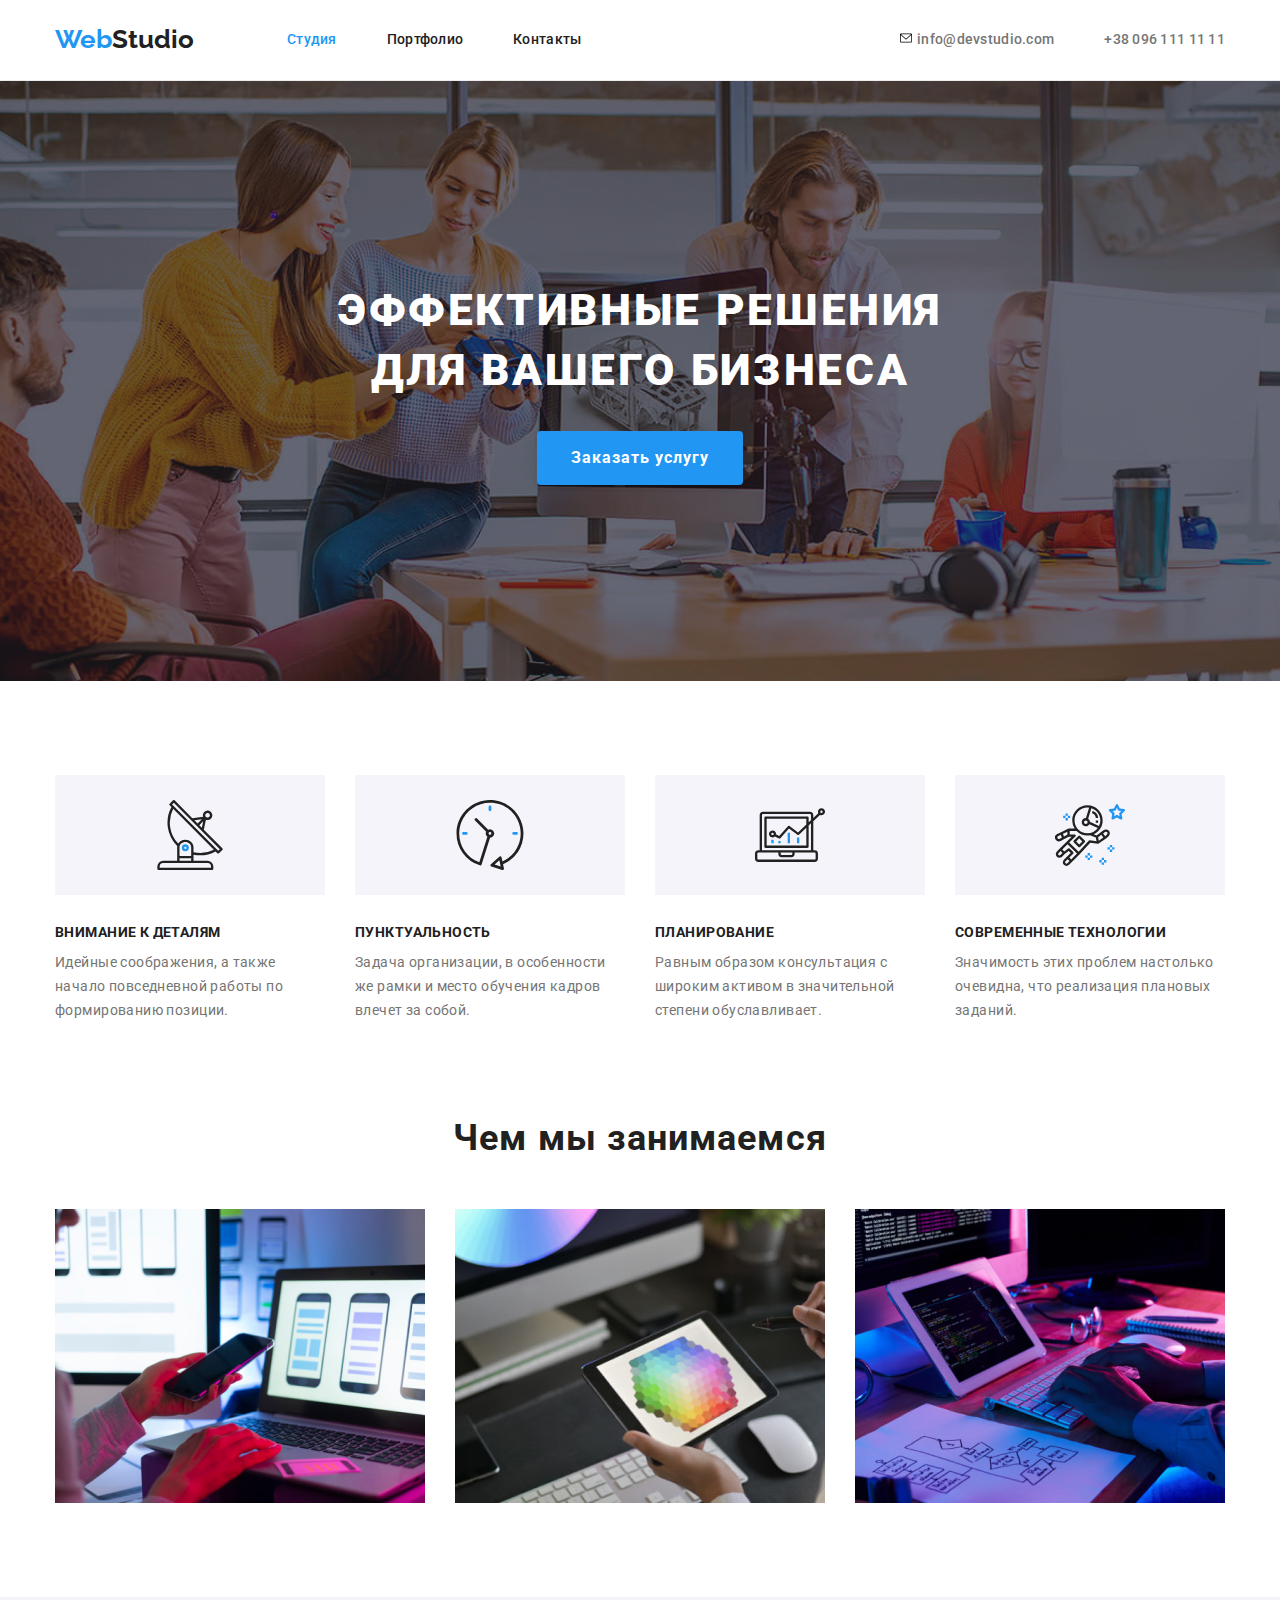
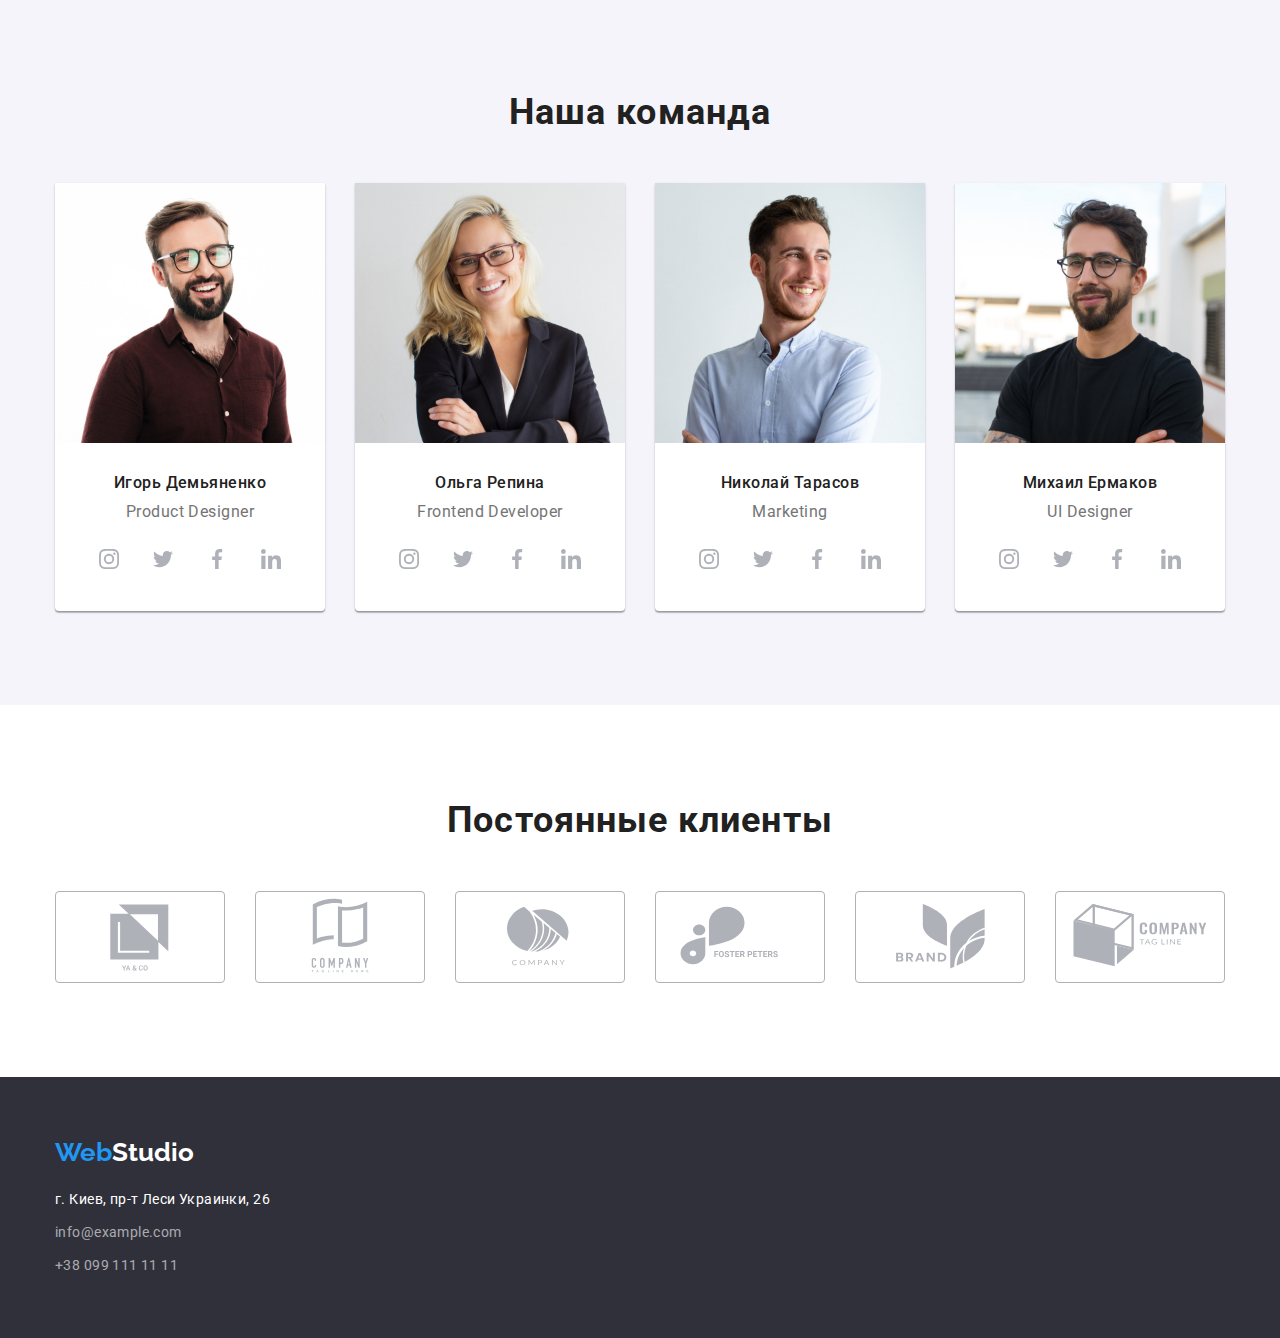
==== index.html @ fec7cafa "add bcg-image and svg to index" ====
<!DOCTYPE html>
<html lang="ru">
<head>
    <meta charset="UTF-8">
    <meta http-equiv="X-UA-Compatible" content="IE=edge">
    <meta name="description" content="Студия разработки">
    <title>Студия</title>
    <link rel="preconnect" href="https://fonts.googleapis.com">
<link rel="preconnect" href="https://fonts.gstatic.com" crossorigin>
<link href="https://fonts.googleapis.com/css2?family=Raleway:wght@700&family=Roboto:wght@400;500;700;900&display=swap" rel="stylesheet">
        
    <link rel="stylesheet" href="https://cdnjs.cloudflare.com/ajax/libs/modern-normalize/1.0.0/modern-normalize.min.css" />

    <link rel="stylesheet" href="./css/styles.css" />
</head>
<body>
<header class="header-main">
    <div class="container header-section">
    <a class="logo link" href="">Web<span class="logo-black">Studio</span></a>
    <nav class="site-nav">
        <ul class="site-nav-list">
            <li class="site-nav-item"><a class="link current" href="./index.html">Студия</a></li>
            <li class="site-nav-item"><a class="link" href="./portfolio.html">Портфолио</a></li>
            <li class="site-nav-item"><a class="link" href="">Контакты</a></li>
        </ul>
    </nav>
    <ul class="header-contacts">
        <li class="header-contacts-item">
            <a class="link" href="mailto:info@devstudio.com">
                <svg class="envelope-icon">
                    <use href="./images/symbol-defs.svg#icon-envelope"></use>
                </svg>
                <span class="email">info@devstudio.com</span>
            </a>
        </li>
        <li class="header-contacts-item">
            <a class="link" href="tel:+380961111111">+38 096 111 11 11</a>
        </li>
    </ul>
    </div>
</header>

   <main>

    <!--Герой-->
        <section class="hero">
                <div class="container">
                    <h1 class="main-index-title">Эффективные решения для вашего бизнеса</h1>
                    <button class="button-secondary" type="button">Заказать услугу</button>
                </div>
        </section>

        <!--Особенности-->
        <section class="features section">
            <div class="container">
            <!--Заголовок нужно сркыть-->
            <h2 class="sec-index-title visually-hidden">Особенности</h2>
            <ul class="features-list">
                <li class="features-item">
                    <div class="features-thumb">
                        <svg class="icon-features">
                            <use href="./images/symbol-defs.svg#icon-antenna-1"></use>
                        </svg>
                    </div>
                    <h3 class="third-index-title">Внимание к деталям</h3>
                    <p class="features-text">Идейные соображения, а также начало повседневной работы по формированию позиции.</p>
                </li>
                <li class="features-item">
                    <div class="features-thumb">
                        <svg class="icon-features">
                            <use href="./images/symbol-defs.svg#icon-clock-1"></use>
                        </svg>
                    </div>
                    <h3 class="third-index-title">Пунктуальность</h3>
                    <p class="features-text">Задача организации, в особенности же рамки и место обучения кадров влечет за собой.</p>
                </li>
                <li class="features-item">
                    <div class="features-thumb">
                        <svg class="icon-features">
                            <use href="./images/symbol-defs.svg#icon-diagram-1"></use>
                        </svg>
                    </div>
                    <h3 class="third-index-title">Планирование</h3>
                    <p class="features-text">Равным образом консультация с широким активом в значительной степени обуславливает.</p>
                </li>
                <li class="features-item">
                    <div class="features-thumb">
                        <svg class="icon-features">
                            <use href="./images/symbol-defs.svg#icon-astronaut-1"></use>
                        </svg>
                    </div>
                    <h3 class="third-index-title">Современные технологии</h3>
                    <p class="features-text">Значимость этих проблем настолько очевидна, что реализация плановых заданий.</p>
                </li>
            </ul>
            </div>
        </section>

        <!--Чем мы занимаемся-->
        <section class="section we-doing">
            <div class="container">
            <h2 class="sec-index-title">Чем мы занимаемся</h2>
            <ul class="we-doing-list">
                <li class="we-doing-item">
                    <a href=""><img src="./images/we-doing-1.jpg" alt="Человек набирает на клавиатуре" width="370" height="294"/></a>
                </li>
                <li class="we-doing-item">
                    <a href=""><img src="./images/we-doing-2.jpg" alt="Человек держит в руках телефон" width="370" height="294"/></a>
                </li>
                <li class="we-doing-item">
                    <a href=""><img src="./images/we-doing-3.jpg" alt="Человек держит в руках планшет" width="370" height="294"/></a>
                </li>
            </ul>
            </div>
        </section>

        <!--Наша команда-->
        <section class="command section">
            <div class="container">
            <h2 class="sec-index-title">Наша команда</h2>
            <ul class="command-list">
                <li class="command-item">
                    <img class="command-img" src="./images/our-command-1.jpg" alt="Мужчина с бородой и в очках" width="270" height="260" />
                    <h3 class="third-index-title">Игорь Демьяненко</h3>
                    <p class="command-text" lang="en">Product Designer</p>
                    <ul class="command-social-list">
                        <li>
                            <a class="command-link" href="">
                                <svg class="command-icon">
                                    <use href="./images/symbol-defs.svg#icon-instagram-2">    
                                    </use>
                                </svg>
                            </a>
                        </li>
                        <li>
                            <a class="command-link" href="">
                                <svg class="command-icon">
                                    <use href="./images/symbol-defs.svg#icon-twitter-1">    
                                    </use>
                                </svg>
                            </a>
                        </li>
                        <li>
                            <a class="command-link" href="">
                                <svg class="command-icon">
                                    <use href="./images/symbol-defs.svg#icon-facebook-1">    
                                    </use>
                                </svg>
                            </a>
                        </li>
                        <li>
                            <a class="command-link" href="">
                                <svg class="command-icon">
                                    <use href="./images/symbol-defs.svg#icon-linkedin-1">    
                                    </use>
                                </svg>
                            </a>
                        </li>
                    </ul>
                </li>
                <li class="command-item">
                    <img class="command-img" src="./images/our-command-2.jpg" alt="Белокурая женщина в очках" width="270" height="260" />
                    <h3 class="third-index-title">Ольга Репина</h3>
                    <p class="command-text" lang="en">Frontend Developer</p>
                    <ul class="command-social-list">
                        <li>
                            <a class="command-link" href="">
                                <svg class="command-icon">
                                    <use href="./images/symbol-defs.svg#icon-instagram-2">    
                                    </use>
                                </svg>
                            </a>
                        </li>
                        <li>
                            <a class="command-link" href="">
                                <svg class="command-icon">
                                    <use href="./images/symbol-defs.svg#icon-twitter-1">    
                                    </use>
                                </svg>
                            </a>
                        </li>
                        <li>
                            <a class="command-link" href="">
                                <svg class="command-icon">
                                    <use href="./images/symbol-defs.svg#icon-facebook-1">    
                                    </use>
                                </svg>
                            </a>
                        </li>
                        <li>
                            <a class="command-link" href="">
                                <svg class="command-icon">
                                    <use href="./images/symbol-defs.svg#icon-linkedin-1">    
                                    </use>
                                </svg>
                            </a>
                        </li>
                    </ul>
                </li>
                <li class="command-item">
                    <img class="command-img" src="./images/our-command-3.jpg" alt="Улыбающийся мужчина в голубой рубашке" width="270" height="260" />
                    <h3 class="third-index-title">Николай Тарасов</h3>
                    <p class="command-text" lang="en">Marketing</p>
                    <ul class="command-social-list">
                        <li>
                            <a class="command-link" href="">
                                <svg class="command-icon">
                                    <use href="./images/symbol-defs.svg#icon-instagram-2">    
                                    </use>
                                </svg>
                            </a>
                        </li>
                        <li>
                            <a class="command-link" href="">
                                <svg class="command-icon">
                                    <use href="./images/symbol-defs.svg#icon-twitter-1">    
                                    </use>
                                </svg>
                            </a>
                        </li>
                        <li>
                            <a class="command-link" href="">
                                <svg class="command-icon">
                                    <use href="./images/symbol-defs.svg#icon-facebook-1">    
                                    </use>
                                </svg>
                            </a>
                        </li>
                        <li>
                            <a class="command-link" href="">
                                <svg class="command-icon">
                                    <use href="./images/symbol-defs.svg#icon-linkedin-1">    
                                    </use>
                                </svg>
                            </a>
                        </li>
                    </ul>
                </li>
                <li class="command-item">
                    <img class="command-img" src="./images/our-command-4.jpg" alt="Мужчина в очках и черной футболке" width="270" height="260" />
                    <h3 class="third-index-title">Михаил Ермаков</h3>
                    <p class="command-text" lang="en">UI Designer</p>
                    <ul class="command-social-list">
                        <li>
                            <a class="command-link" href="">
                                <svg class="command-icon">
                                    <use href="./images/symbol-defs.svg#icon-instagram-2">    
                                    </use>
                                </svg>
                            </a>
                        </li>
                        <li>
                            <a class="command-link" href="">
                                <svg class="command-icon">
                                    <use href="./images/symbol-defs.svg#icon-twitter-1">    
                                    </use>
                                </svg>
                            </a>
                        </li>
                        <li>
                            <a class="command-link" href="">
                                <svg class="command-icon">
                                    <use href="./images/symbol-defs.svg#icon-facebook-1">    
                                    </use>
                                </svg>
                            </a>
                        </li>
                        <li>
                            <a class="command-link" href="">
                                <svg class="command-icon">
                                    <use href="./images/symbol-defs.svg#icon-linkedin-1">    
                                    </use>
                                </svg>
                            </a>
                        </li>
                    </ul>
                </li>
            </ul>
            </div>
        </section>

        <!-- Постоянные клиенты -->
        <section class="clients section">
            <div class="container">
                <h2 class="sec-index-title">Постоянные клиенты</h2>
            <ul class="clients-list">
                <li class="clients-item">
                    <a class="clients-link" href="">
                    <div class="clients-thumb">
                        <svg class="clients-icon">
                            <use href="./images/symbol-defs.svg#icon-client1">    
                            </use>
                        </svg>
                    </div>
                    </a>
                </li>
                <li class="clients-item">
                    <a class="clients-link" href="">
                        <div class="clients-thumb">
                            <svg class="clients-icon">
                                <use href="./images/symbol-defs.svg#icon-client2">    
                                </use>
                            </svg>
                        </div>
                        </a>
                </li>
                <li class="clients-item">
                    <a class="clients-link" href="">
                        <div class="clients-thumb">
                            <svg class="clients-icon">
                                <use href="./images/symbol-defs.svg#icon-client3">    
                                </use>
                            </svg>
                        </div>
                        </a>
                </li>
                <li class="clients-item">
                    <a class="clients-link" href="">
                        <div class="clients-thumb">
                            <svg class="clients-icon">
                                <use href="./images/symbol-defs.svg#icon-client4">    
                                </use>
                            </svg>
                        </div>
                        </a>
                </li>
                <li class="clients-item">
                    <a class="clients-link" href="">
                        <div class="clients-thumb">
                            <svg class="clients-icon">
                                <use href="./images/symbol-defs.svg#icon-client5">    
                                </use>
                            </svg>
                        </div>
                        </a>
                </li>
                <li class="clients-item">
                    <a class="clients-link" href="">
                        <div class="clients-thumb">
                            <svg class="clients-icon">
                                <use href="./images/symbol-defs.svg#icon-client6">    
                                </use>
                            </svg>
                        </div>
                        </a>
                </li>
            </ul>
            </div>
        </section>
   </main>
<footer class="footer">
    <div class="container">
    <a class="logo-footer link" href="">Web<span class="logo-white">Studio</span></a>
    <address class="address">
        <ul>
            <li class="footer-list"><a class="footer-contacts address link" href="https://cutt.ly/TSW9tZU" target="_blank"
                    rel="noreferrer noopener">г. Киев, пр-т Леси Украинки,
                    26</a></li>
            <li class="footer-list"><a class="footer-contacts link" href="mailto:info@example.com">info@example.com</a></li>
            <li class="footer-list"><a class="footer-contacts link" href="tel:+380991111111">+38 099 111 11 11</a></li>
        </ul>
    </address>
    </div>
</footer>
    
</body>
</html>
---- css/styles.css ----
:root {
  --primary-text-color: #757575;
  --secondary-text-color: #212121;
  --third-text-color: #ffffff;
  --footer-text-color: rgba(255, 255, 255, 0.6);
  --accent-color: #2196f3;
  --icon-color: #AFB1B8;
  --primary-bg-color: #ffffff;
  --secondary-bg-color: #f5f4fa;
  --third-bg-color: #2f303a;
  --button-hover-bg-color: #188CE8;
}
body {
  color: var(--primary-text-color);
  background-color: var(--primary-bg-color);

  font-family: roboto, sans-serif;
}
/* Убирает точки у немаркированного списка. Убирает margin и padding по умолчанию для ul */
ul, ol {
  list-style: none;

  margin: 0;
  padding: 0;
}
/* Убирает margin и padding по умолчанию для h1, h2, h3. h4, h5, h6, p */
h1, h2, h3, h4, h5, h6, p {
  margin: 0;
  padding: 0;
}
img {
  display: block;
  max-width: 100%;
  height: auto;
}
/* Убирает подчеркивание у всех ссылок */
.link {
  text-decoration: none;
}
/* Универсальный контейнер для центрирования и ограничения контента по ширине */
.container {
  margin: 0 auto;
  padding: 0 15px;

  width: 1200px;
    }

.section {
    padding: 94px 0;
  }

/* Скрывает на странице ненужные заголовки */
.visually-hidden { 
  position: absolute; 
  width: 1px; 
  height: 1px; 
  margin: -1px; 
  border: 0; 
  padding: 0; 
  white-space: nowrap; 
  clip-path: inset(100%); 
  clip: rect(0 0 0 0); 
  overflow: hidden; 
} 
/* Хедер */
.header-main {
  border-bottom: 1px solid #ECECEC;
}

/* Логотип */
.logo {
  color: var(--accent-color);

  font-family: raleway, sans-serif;
  font-weight: 700;
  font-size: 26px;
  line-height: 1.19;
}
.logo-black {
  color: var(--secondary-text-color);
}

.logo.link {
  display: block;
  padding-top: 24px;
  padding-bottom: 25px;
  margin-right: 93px;
}
/* Навигация */
.site-nav,
.header-contacts {
  font-weight: 500;
  font-size: 14px;
  line-height: 1.14;
  letter-spacing: 0.02em;
}
.site-nav .link {
  display: block;
  padding-top: 32px;
  padding-bottom: 32px;

  color: var(--secondary-text-color);
}
.site-nav .link:hover,
.site-nav .link:focus,
.site-nav .link.current,
.header-contacts .link:hover,
.header-contacts .link:focus {
  color: var(--accent-color);
}
.header-section {
  display: flex;
  align-items: center;
  }
.site-nav-list {
  display: flex;
} 
.site-nav-item:not(:last-child) {
  margin-right: 50px;
}
.header-contacts {
  display: flex;
  margin-left: auto;
} 
.header-contacts-item:not(:last-child) {
  margin-right: 50px;
}

.header-contacts .link {
  color: var(--primary-text-color);

  display: block;
  padding-top: 32px;
  padding-bottom: 32px;
 }
 .envelope-icon {
      width: 16px; 
      height: 12px; 
 }

 .link:hover .envelope-icon,
 .link:focus .envelope-icon {
   fill: var(--accent-color)
 }

/* Главная страница */

/* Герой */
.hero {
  max-width: 1600px;
  height: 600px;
  margin-left: auto;
  margin-right: auto;
  background-image: linear-gradient(rgba(47, 48, 58, 0.4),rgba(47, 48, 58, 0.4)),
                    url(../images/hero.jpg);
  background-repeat: no-repeat;
  background-size: cover;
  background-position: center;
  background-color: #C4C4C4;

  padding: 200px 0;
  text-align: center;
  }

.main-index-title {
  width: 100%;
  max-width: 696px;
  margin: 0 auto 30px;

  color: var(--third-text-color);

  font-weight: 900;
  font-size: 44px;
  line-height: 1.36;
  letter-spacing: 0.06em;
  text-transform: uppercase;
}

.button-main,
.button-secondary {
  cursor: pointer;
  font-family: roboto, sans-serif;
}
.button-secondary {
  color: var(--third-text-color);
  background-color: var(--accent-color);
  border-color: transparent;
  box-shadow: 0px 4px 4px rgba(0, 0, 0, 0.15);

  font-weight: 700;
  font-size: 16px;
  line-height: 1.88;
  letter-spacing: 0.06em;

  min-width: 200px;
  min-height: 50px;
  border-radius: 4px;
  padding: 10px 32px;
}
.button-secondary:hover,
.button-secondary:focus {
  color: var(--secondary-text-color);
  background-color: var(--button-hover-bg-color);
}

/* Заголовки h2 */

.sec-index-title {
  color: var(--secondary-text-color);

  font-weight: 700;
  font-size: 36px;
  line-height: 1.17;
  letter-spacing: 0.03em;

  margin-bottom: 50px;
  text-align: center;
  }

  /* Заголовки h3 */
.third-index-title {
  margin-bottom: 10px;
}

/* Секция Особенности */
.features-list {
  display: flex;
}
.features-item {
  width: 270px;
}
.features-item:not(:last-child) {
  margin-right: 30px;
}

.features .third-index-title {
  color: var(--secondary-text-color);

  font-weight: 700;
  font-size: 14px;
  line-height: 1.14;
  letter-spacing: 0.03em;
  text-transform: uppercase;

}
.features-text {
  color: var(--primary-text-color);

  font-size: 14px;
  line-height: 1.71;
  letter-spacing: 0.03em;
}
.features-thumb {
  display: flex;
  justify-content: center;
  align-items: center;
  width: 270px;
  height: 120px;

  background-color: var(--secondary-bg-color);
  margin-bottom: 30px;
}
.icon-features {
  display: block;
  width: 70px;
  height: 70px;
  vertical-align: center;
  }
/* Секция Чем мы занимаемся */

.we-doing {
  padding-top: 0;
}
.we-doing-list {
  display: flex;
}
.we-doing-item:not(:last-child) {
  margin-right: 30px;
}
/* Секция Наша команда */
.command {
  background-color: var(--secondary-bg-color);
 }
 .command-list {
  display: flex;
 }
 .command-item:not(:last-child) {
  margin-right: 30px;
 }
 .command-item {
  background-color: var(--primary-bg-color);
  box-shadow: 0px 1px 3px rgba(0, 0, 0, 0.12), 0px 1px 1px rgba(0, 0, 0, 0.14), 0px 2px 1px rgba(0, 0, 0, 0.2);
  border-radius: 0px 0px 4px 4px;
   }
.command-img {
    margin-bottom: 30px;
  }
.command .third-index-title {
  color: var(--secondary-text-color);

  font-weight: 500;
  font-size: 16px;
  line-height: 1.19;
  letter-spacing: 0.03em;
  margin-bottom: 10px;
  text-align: center;
}
.command-text {
  color: var(--primary-text-color);

  font-size: 16px;
  line-height: 1.19;
  letter-spacing: 0.03em;
  text-align: center;
}
.command-social-list {
  display: flex;
  justify-content: space-between;
  align-content: center;
  padding: 16px 32px 30px;
}
.command-link {
  display: flex;
  justify-content: center;
  align-items: center;
  background-color: var(--primary-bg-color);
  border-radius: 50%;
  width: 44px;
  height: 44px;
}
.command-icon {
  width: 20px;
  height: 20px;
  fill: var(--icon-color);
}
.command-link:hover {
  background-color: var(--accent-color);
}
.command-link:hover .command-icon {
  fill:var(--primary-bg-color)
}
/* Секция Постоянные клиенты */
.clients-list {
  display: flex;
  justify-content: space-between;
}
.clients-item:not(:last-child) {
  margin-right: 30px;
}
.clients-thumb {
  display: flex;
  justify-content: center;
  align-items: center;

  width: 170px;
  height: 92px;

  border: 1px solid #AFB1B8;
  border-radius: 4px;
}
.clients-icon {
  fill: var(--icon-color);
}
.clients-link:hover .clients-icon,
.clients-link:focus .clients-icon {
  fill: var(--accent-color);
}

/* Страница Портфолио */

/* Секция Наши проекты*/

/* Кнопки */
.filter-list {
  display: flex;
  justify-content: center;
  margin-bottom: 56px;
}
.filter-item:not(:last-child) {
  margin-right: 8px;
}
.button-main {
  color: var(--secondary-text-color);
  background-color: var(--secondary-bg-color);
  border-color: transparent;

  font-weight: 500;
  font-size: 16px;
  line-height: 1.63;
  letter-spacing: 0.03em;

  padding: 6px 22px;
  border-radius: 4px;
}
.button-main:hover,
.button-main:focus {
  color: var(--third-text-color);
  background-color: var(--accent-color);
  box-shadow: 0px 3px 1px rgba(0, 0, 0, 0.1), 0px 1px 2px rgba(0, 0, 0, 0.08), 0px 2px 2px rgba(0, 0, 0, 0.12);
}
/* Список проектов */
.project-list {
  display: flex;
  flex-wrap: wrap;
  flex-basis: calc((100% - 90px) / 3)
}
.project-item:not(:nth-child(3n)) {
  margin-right: 30px;
}
.project-item:not(:nth-last-child(-n+3)) {
  margin-bottom: 30px;
}
.project-item {
  background-color: var(--primary-bg-color);
}
.project-item:hover,
.project-item:focus {
  box-shadow: 0px 1px 1px rgba(0, 0, 0, 0.12), 0px 4px 4px rgba(0, 0, 0, 0.06), 1px 4px 6px rgba(0, 0, 0, 0.16);
}
.project-item-footer {
  border-left: 1px solid #EEEEEE;
  border-right: 1px solid #EEEEEE;
  border-bottom: 1px solid #EEEEEE;
  padding: 20px 24px;
}
.portf-title {
  color: var(--secondary-text-color);

  font-weight: 700;
  font-size: 18px;
  line-height: 2;
  letter-spacing: 0.06em;
  margin-bottom: 4px;
}
.portf-text {
  color: var(--primary-text-color);

  font-size: 16px;
  line-height: 1.88;
  letter-spacing: 0.03em;
  }

/* Футер */
.logo-footer {
  color: var(--accent-color);

  font-family: raleway, sans-serif;
  font-weight: 700;
  font-size: 26px;
  line-height: 1.19; 

  display: block;
  margin-bottom: 20px;
}
.logo-white {
  color: var(--third-text-color);
}
.footer {
  background-color: var(--third-bg-color);
  padding: 60px 0;
}
.footer-contacts.address {
  color: var(--third-text-color);
}
.footer-contacts {
  color: var(--footer-text-color);
}
.footer-list:not(:last-child) {
   margin-bottom: 9px;
}
.footer-contacts:hover,
.footer-contacts:focus {
  color: var(--accent-color);
}

.address {
  font-style: normal;
  font-size: 14px;
  line-height: 1.71;
  letter-spacing: 0.03em;
}
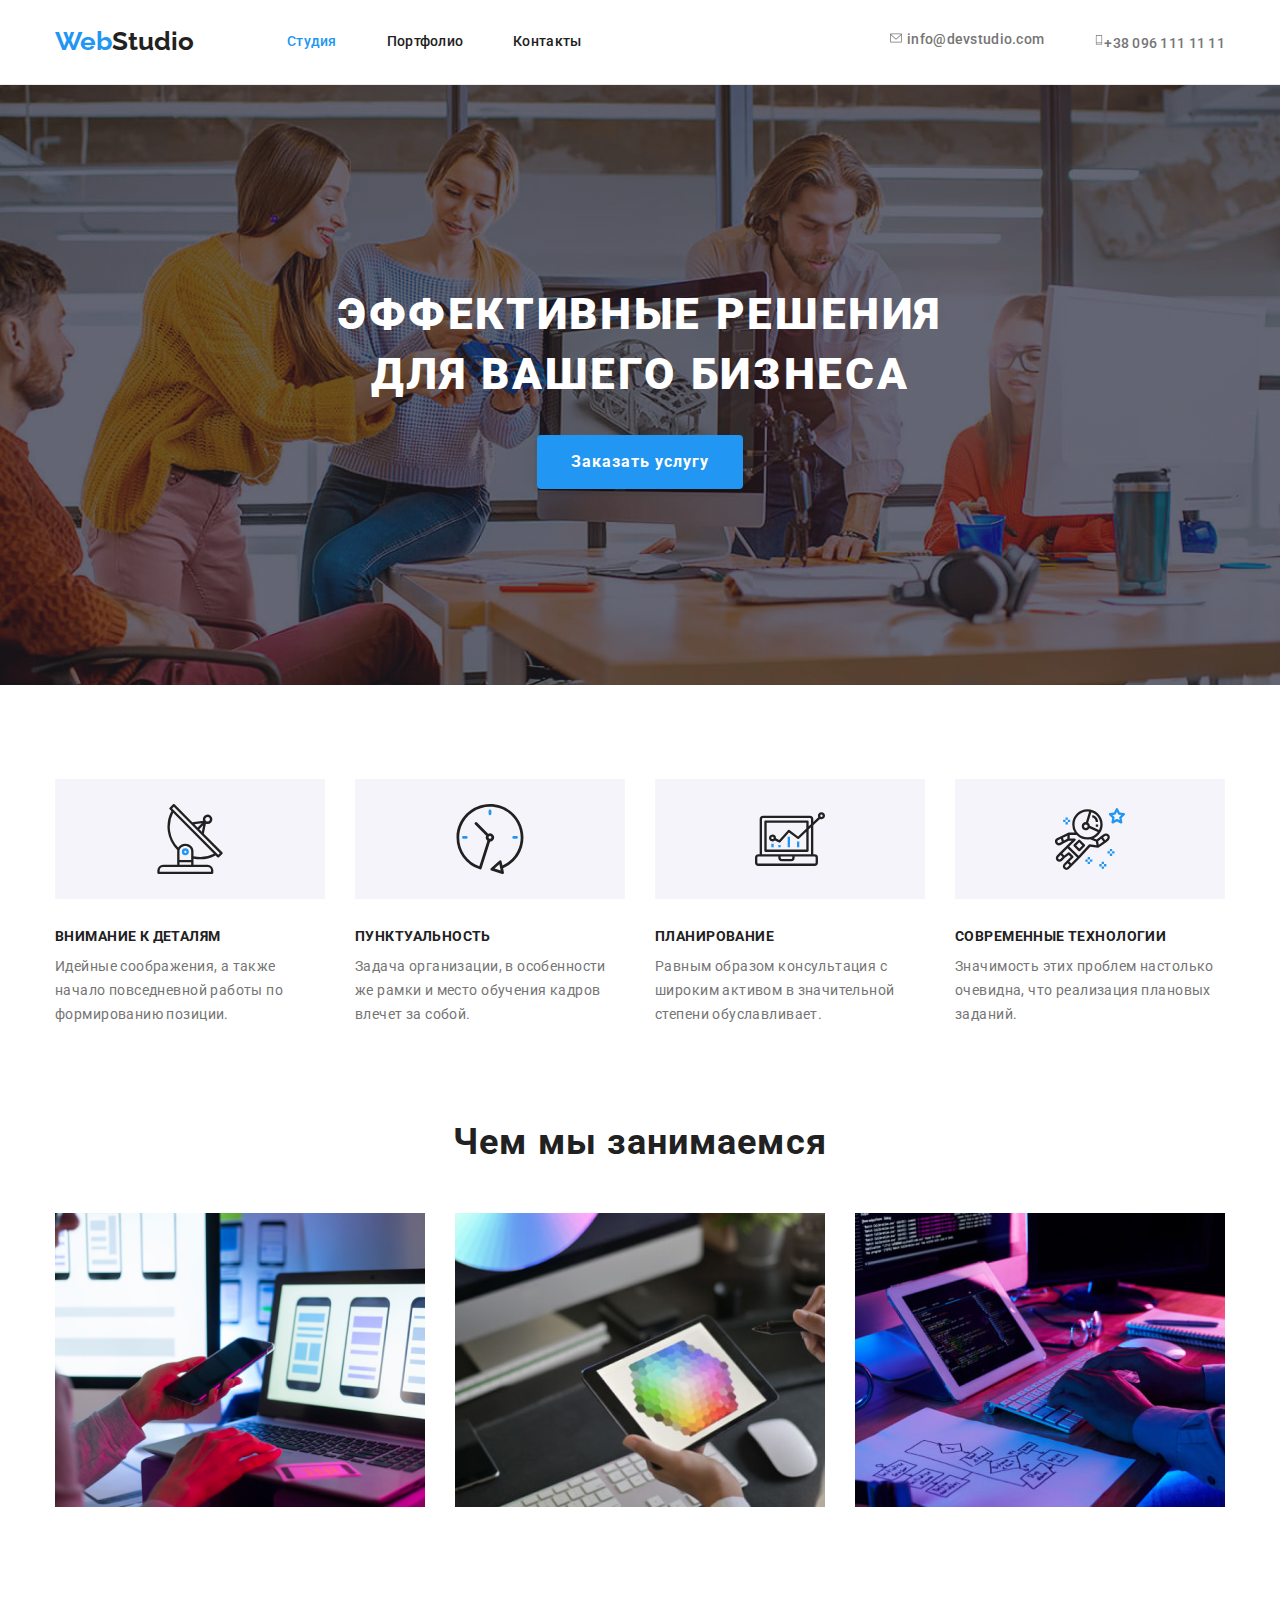
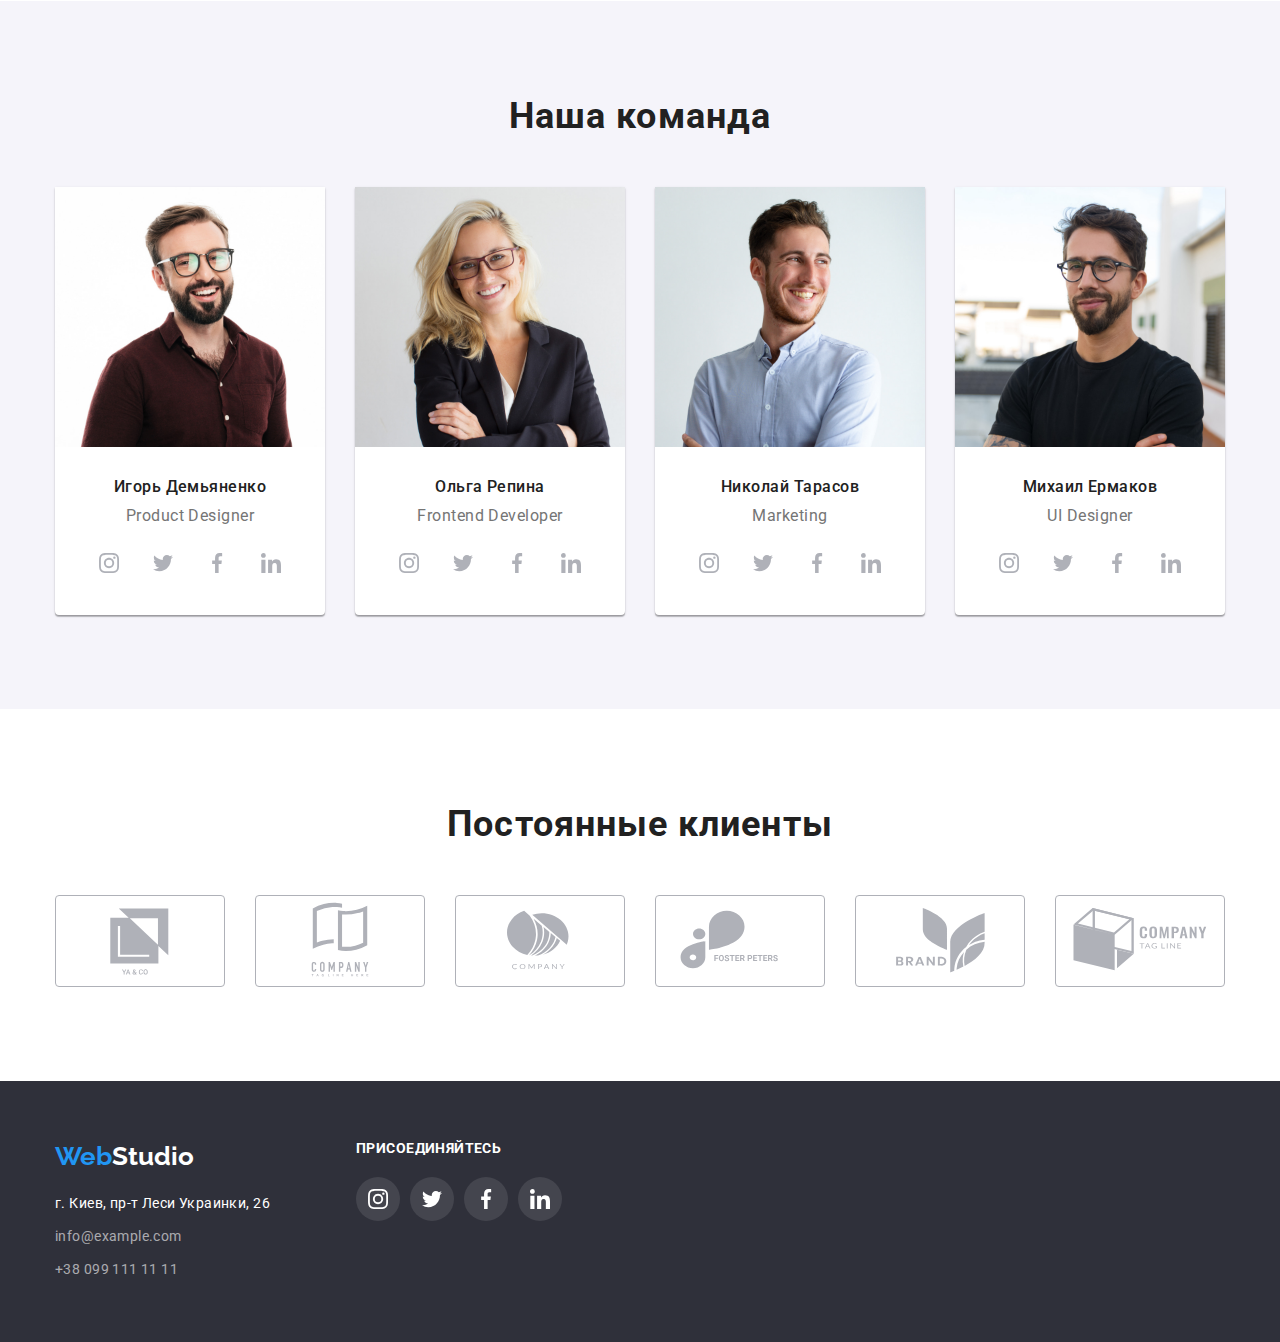
==== commit f554853d: "add footer icons" ====
--- a/index.html
+++ b/index.html
@@ -34,7 +34,10 @@
             </a>
         </li>
         <li class="header-contacts-item">
-            <a class="link" href="tel:+380961111111">+38 096 111 11 11</a>
+            <a class="link" href="tel:+380961111111">
+                <svg class="smartphone-icon">
+                    <use href="./images/symbol-defs.svg#icon-smartphone"></use>
+                </svg>+38 096 111 11 11</a>
         </li>
     </ul>
     </div>
@@ -350,16 +353,55 @@
    </main>
 <footer class="footer">
     <div class="container">
-    <a class="logo-footer link" href="">Web<span class="logo-white">Studio</span></a>
-    <address class="address">
-        <ul>
-            <li class="footer-list"><a class="footer-contacts address link" href="https://cutt.ly/TSW9tZU" target="_blank"
-                    rel="noreferrer noopener">г. Киев, пр-т Леси Украинки,
-                    26</a></li>
-            <li class="footer-list"><a class="footer-contacts link" href="mailto:info@example.com">info@example.com</a></li>
-            <li class="footer-list"><a class="footer-contacts link" href="tel:+380991111111">+38 099 111 11 11</a></li>
-        </ul>
-    </address>
+        <div class="footer-flex">
+            <div class="footer-flex-item">
+                <a class="logo-footer link" href="">Web<span class="logo-white">Studio</span></a>
+            <address class="address">
+                <ul>
+                    <li class="footer-list"><a class="footer-contacts address link" href="https://cutt.ly/TSW9tZU" target="_blank"
+                            rel="noreferrer noopener">г. Киев, пр-т Леси Украинки,
+                            26</a></li>
+                    <li class="footer-list"><a class="footer-contacts link" href="mailto:info@example.com">info@example.com</a></li>
+                    <li class="footer-list"><a class="footer-contacts link" href="tel:+380991111111">+38 099 111 11 11</a></li>
+                </ul>
+            </address> 
+            </div>
+                <div class="footer-flex-item social">
+                    <p class="join-us">присоединяйтесь</p>
+                    <ul class="footer-social">
+                        <li class="footer-social-item">
+                            <a class="footer-social-link" href="">
+                                <svg class="footer-social-icon">
+                                    <use href="./images/symbol-defs.svg#icon-instagram-2"></use>
+                                </svg>
+                            </a>
+                        </li>
+                        <li  class="footer-social-item">
+                            <a class="footer-social-link" href="">
+                                <svg class="footer-social-icon">
+                                    <use href="./images/symbol-defs.svg#icon-twitter-1"></use>
+                                </svg>
+                            </a>
+                        </li>
+                        <li  class="footer-social-item">
+                            <a class="footer-social-link" href="">
+                                <svg class="footer-social-icon">
+                                    <use href="./images/symbol-defs.svg#icon-facebook-1"></use>
+                                </svg>
+                            </a>
+                        </li>
+                        <li  class="footer-social-item">
+                            <a class="footer-social-link" href="">
+                                <svg class="footer-social-icon">
+                                    <use href="./images/symbol-defs.svg#icon-linkedin-1"></use>
+                                </svg>
+                            </a>
+                        </li>
+                    </ul>
+                </div>
+        </div>
+            
+    
     </div>
 </footer>
     
--- a/css/styles.css
+++ b/css/styles.css
@@ -136,10 +136,20 @@
  .envelope-icon {
       width: 16px; 
       height: 12px; 
+      fill: var(--primary-text-color);
  }
 
  .link:hover .envelope-icon,
  .link:focus .envelope-icon {
+   fill: var(--accent-color)
+ }
+ .smartphone-icon {
+   width: 10px;
+   height: 16px;
+   fill: var(--primary-text-color);
+ }
+ .link:hover .smartphone-icon,
+ .link:focus .smartphone-icon {
    fill: var(--accent-color)
  }
 
@@ -333,10 +343,13 @@
   height: 20px;
   fill: var(--icon-color);
 }
-.command-link:hover {
+.command-link:hover,
+.command-link:focus {
   background-color: var(--accent-color);
 }
-.command-link:hover .command-icon {
+.command-link:hover .command-icon,
+.command-link:focus .command-icon
+ {
   fill:var(--primary-bg-color)
 }
 /* Секция Постоянные клиенты */
@@ -465,6 +478,9 @@
 .footer-contacts {
   color: var(--footer-text-color);
 }
+.footer-list {
+  width: 231px;
+}
 .footer-list:not(:last-child) {
    margin-bottom: 9px;
 }
@@ -479,3 +495,46 @@
   line-height: 1.71;
   letter-spacing: 0.03em;
 }
+.join-us {
+  color: var(--third-text-color);
+  font-size: 14px;
+  font-weight: 700;
+  line-height: 1.14;
+  letter-spacing: 0.03em;
+  text-transform: uppercase;
+
+  margin-bottom: 20px;
+}
+.footer-flex {
+  display: flex;
+}
+.footer-flex-item:not(:last-child) {
+  margin-right: 70px;
+}
+.footer-social {
+  display: flex;
+}
+.footer-social-link {
+  display: flex;
+  justify-content: center;
+  align-items: center;
+  background-color: rgba(255, 255, 255, 0.1);
+  border-radius: 50%;
+  width: 44px;
+  height: 44px; 
+}
+.footer-social-link:hover,
+.footer-social-link:focus {
+  background-color: var(--accent-color);
+}
+.footer-social-icon {
+  width: 20px;
+  height: 20px;
+  fill: var(--primary-bg-color);
+}
+.footer-social-item:not(:last-child) {
+  margin-right: 10px;
+}
+/* .footer-flex-item.social {
+  padding: 72px 0 100px;
+} */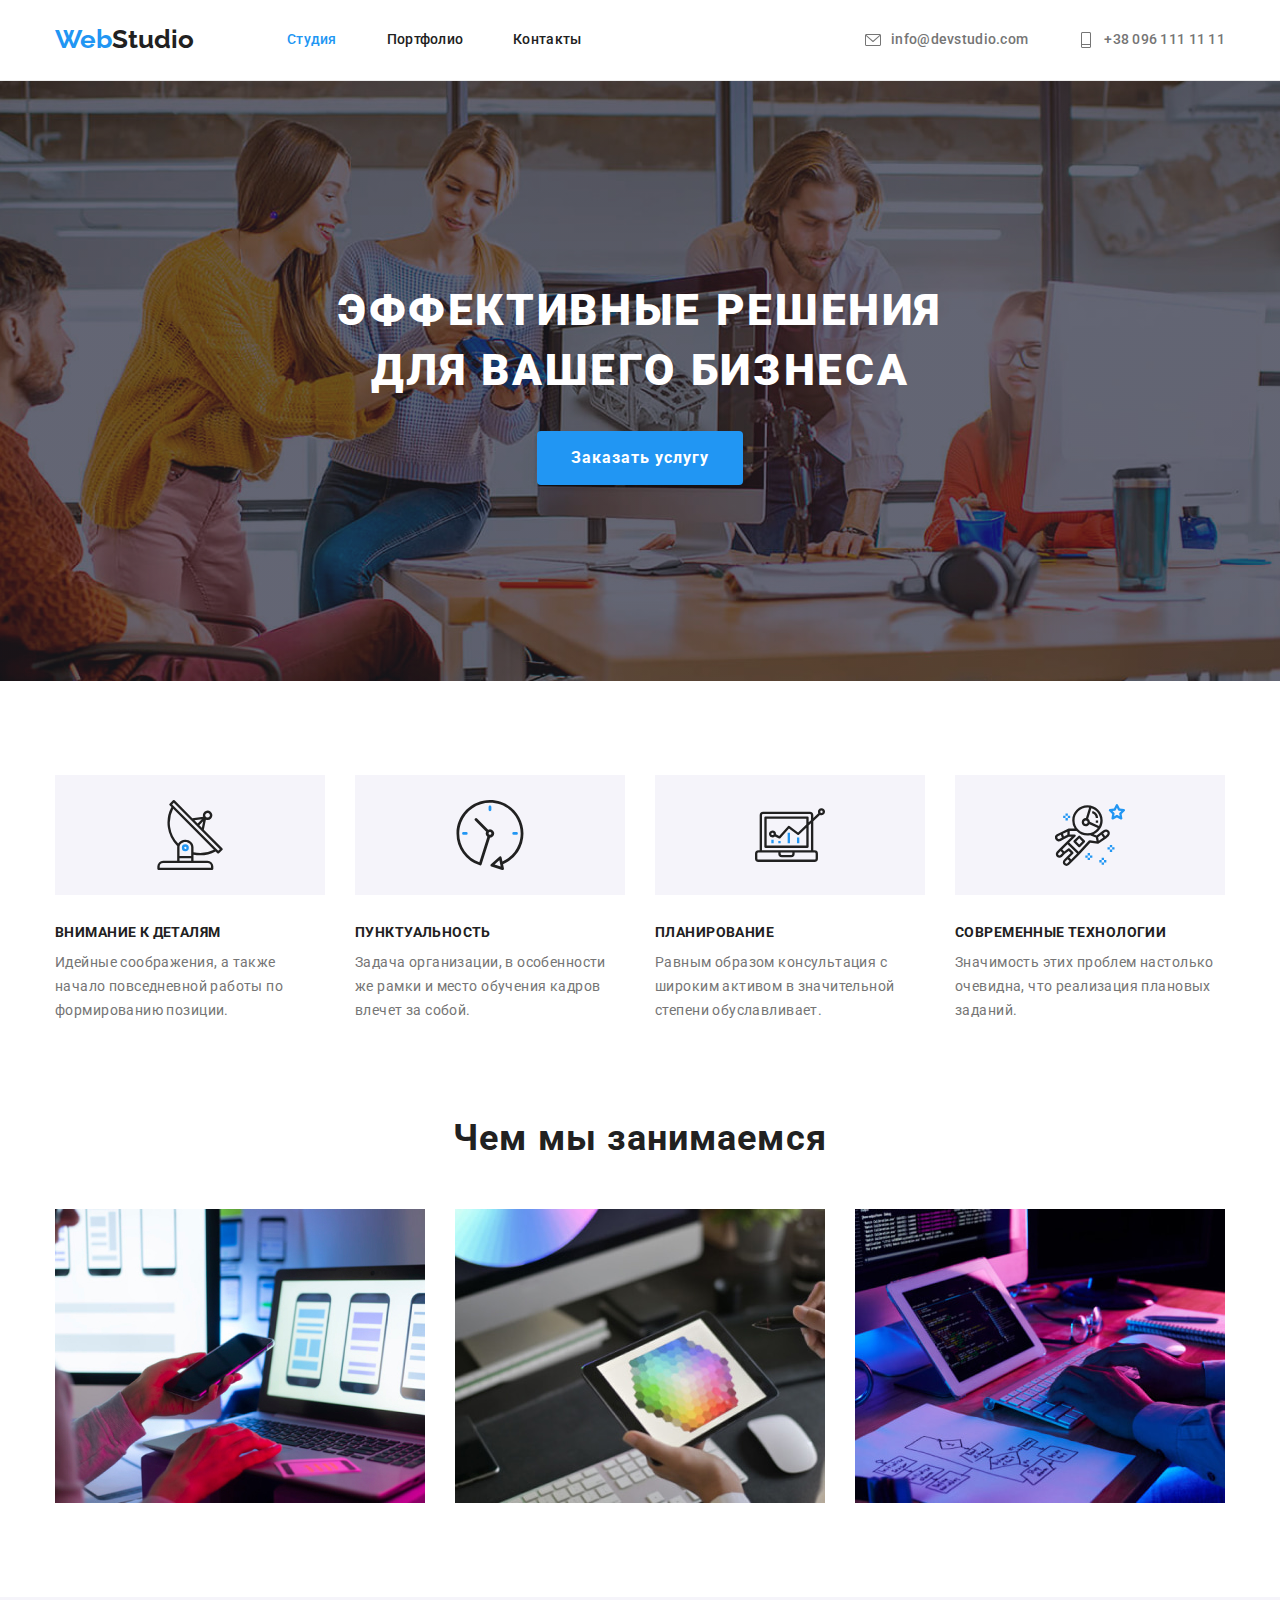
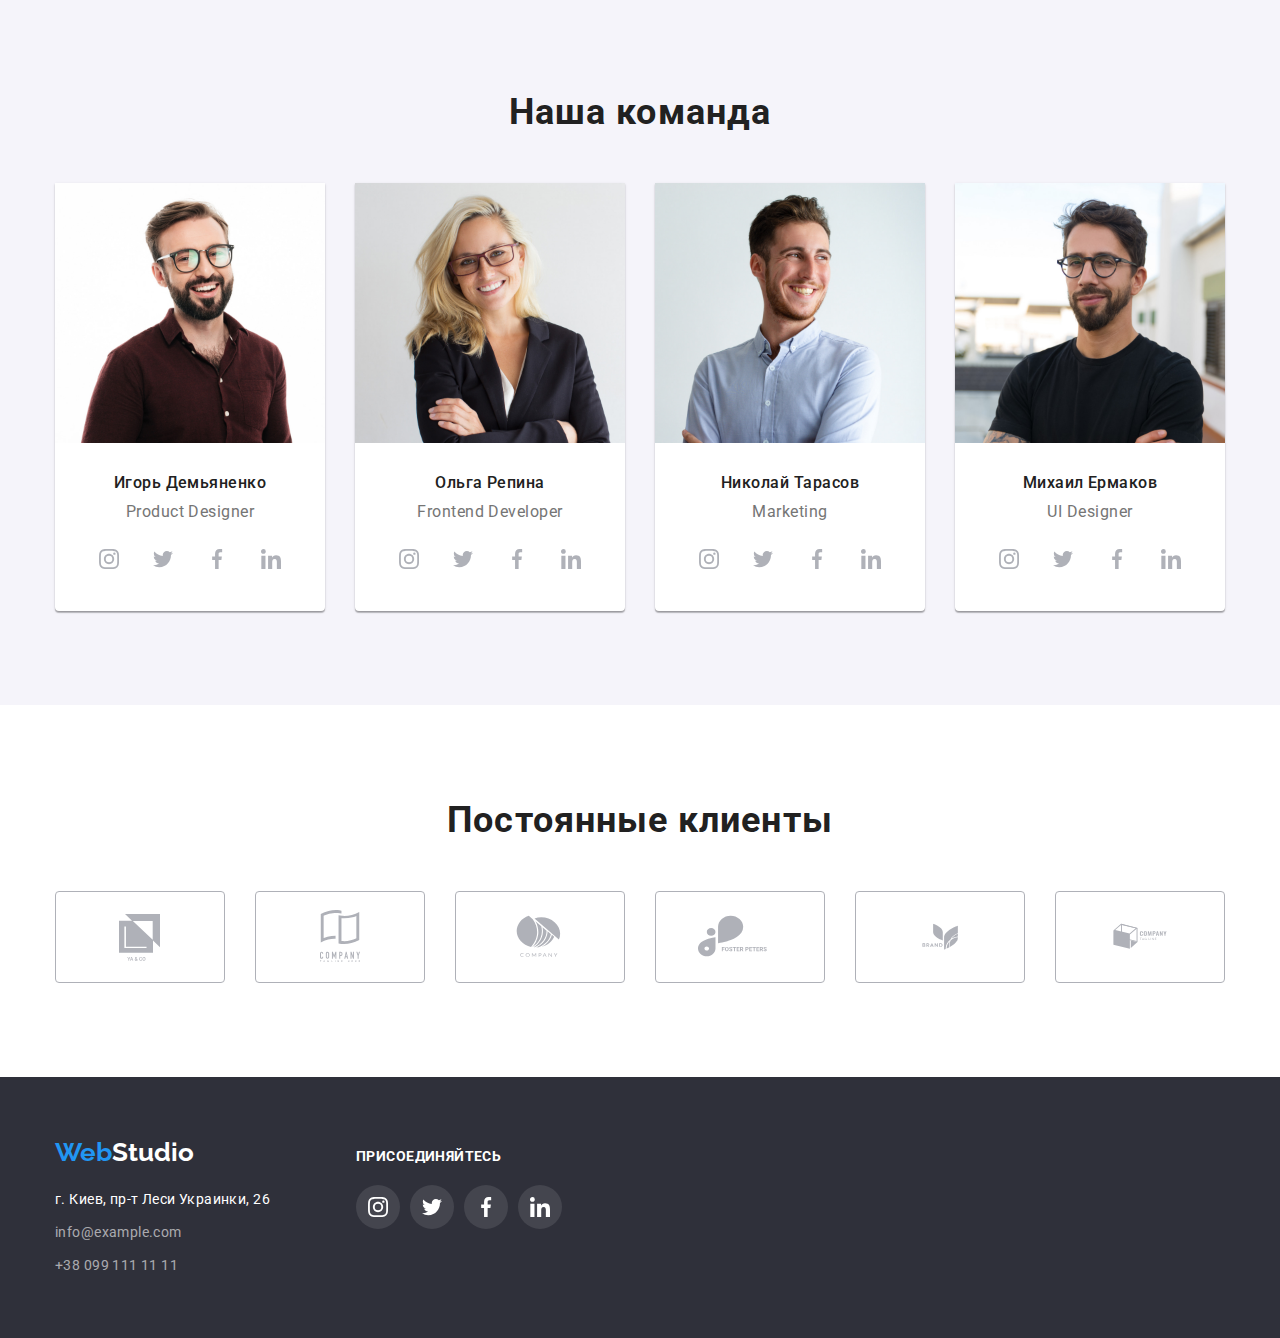
==== commit ffb7b2d2: "add header icons" ====
--- a/index.html
+++ b/index.html
@@ -27,7 +27,7 @@
     <ul class="header-contacts">
         <li class="header-contacts-item">
             <a class="link" href="mailto:info@devstudio.com">
-                <svg class="envelope-icon">
+                <svg class="envelope-icon" width="16px" height="16px">
                     <use href="./images/symbol-defs.svg#icon-envelope"></use>
                 </svg>
                 <span class="email">info@devstudio.com</span>
@@ -35,7 +35,7 @@
         </li>
         <li class="header-contacts-item">
             <a class="link" href="tel:+380961111111">
-                <svg class="smartphone-icon">
+                <svg class="smartphone-icon" width="16px" height="16px">
                     <use href="./images/symbol-defs.svg#icon-smartphone"></use>
                 </svg>+38 096 111 11 11</a>
         </li>
@@ -61,7 +61,7 @@
             <ul class="features-list">
                 <li class="features-item">
                     <div class="features-thumb">
-                        <svg class="icon-features">
+                        <svg class="icon-features" width="70px" height="70px">
                             <use href="./images/symbol-defs.svg#icon-antenna-1"></use>
                         </svg>
                     </div>
@@ -70,7 +70,7 @@
                 </li>
                 <li class="features-item">
                     <div class="features-thumb">
-                        <svg class="icon-features">
+                        <svg class="icon-features" width="70px" height="70px">
                             <use href="./images/symbol-defs.svg#icon-clock-1"></use>
                         </svg>
                     </div>
@@ -79,7 +79,7 @@
                 </li>
                 <li class="features-item">
                     <div class="features-thumb">
-                        <svg class="icon-features">
+                        <svg class="icon-features" width="70px" height="70px">
                             <use href="./images/symbol-defs.svg#icon-diagram-1"></use>
                         </svg>
                     </div>
@@ -88,7 +88,7 @@
                 </li>
                 <li class="features-item">
                     <div class="features-thumb">
-                        <svg class="icon-features">
+                        <svg class="icon-features" width="70px" height="70px">
                             <use href="./images/symbol-defs.svg#icon-astronaut-1"></use>
                         </svg>
                     </div>
@@ -128,32 +128,32 @@
                     <p class="command-text" lang="en">Product Designer</p>
                     <ul class="command-social-list">
                         <li>
-                            <a class="command-link" href="">
-                                <svg class="command-icon">
+                            <a class="command-link" href="" aria-label="Инстаграм">
+                                <svg class="command-icon" width="20px" height="20px">
                                     <use href="./images/symbol-defs.svg#icon-instagram-2">    
                                     </use>
                                 </svg>
-                            </a>
-                        </li>
-                        <li>
-                            <a class="command-link" href="">
-                                <svg class="command-icon">
+                            </a> 
+                        </li>
+                        <li>
+                            <a class="command-link" href="" aria-label="Твиттер">
+                                <svg class="command-icon" width="20px" height="20px">
                                     <use href="./images/symbol-defs.svg#icon-twitter-1">    
                                     </use>
                                 </svg>
                             </a>
                         </li>
                         <li>
-                            <a class="command-link" href="">
-                                <svg class="command-icon">
+                            <a class="command-link" href="" aria-label="Фейсбук">
+                                <svg class="command-icon" width="20px" height="20px">
                                     <use href="./images/symbol-defs.svg#icon-facebook-1">    
                                     </use>
                                 </svg>
                             </a>
                         </li>
                         <li>
-                            <a class="command-link" href="">
-                                <svg class="command-icon">
+                            <a class="command-link" href="" aria-label="Линкедин">
+                                <svg class="command-icon" width="20px" height="20px">
                                     <use href="./images/symbol-defs.svg#icon-linkedin-1">    
                                     </use>
                                 </svg>
@@ -167,32 +167,32 @@
                     <p class="command-text" lang="en">Frontend Developer</p>
                     <ul class="command-social-list">
                         <li>
-                            <a class="command-link" href="">
-                                <svg class="command-icon">
+                            <a class="command-link" href="" aria-label="Инстаграм">
+                                <svg class="command-icon" width="20px" height="20px">
                                     <use href="./images/symbol-defs.svg#icon-instagram-2">    
                                     </use>
                                 </svg>
                             </a>
                         </li>
                         <li>
-                            <a class="command-link" href="">
-                                <svg class="command-icon">
+                            <a class="command-link" href="" aria-label="Твиттер">
+                                <svg class="command-icon" width="20px" height="20px">
                                     <use href="./images/symbol-defs.svg#icon-twitter-1">    
                                     </use>
                                 </svg>
                             </a>
                         </li>
                         <li>
-                            <a class="command-link" href="">
-                                <svg class="command-icon">
+                            <a class="command-link" href="" aria-label="Фейсбук">
+                                <svg class="command-icon" width="20px" height="20px">
                                     <use href="./images/symbol-defs.svg#icon-facebook-1">    
                                     </use>
                                 </svg>
                             </a>
                         </li>
                         <li>
-                            <a class="command-link" href="">
-                                <svg class="command-icon">
+                            <a class="command-link" href="" aria-label="Линкедин">
+                                <svg class="command-icon" width="20px" height="20px">
                                     <use href="./images/symbol-defs.svg#icon-linkedin-1">    
                                     </use>
                                 </svg>
@@ -206,32 +206,32 @@
                     <p class="command-text" lang="en">Marketing</p>
                     <ul class="command-social-list">
                         <li>
-                            <a class="command-link" href="">
-                                <svg class="command-icon">
+                            <a class="command-link" href="" aria-label="Инстаграм">
+                                <svg class="command-icon" width="20px" height="20px">
                                     <use href="./images/symbol-defs.svg#icon-instagram-2">    
                                     </use>
                                 </svg>
                             </a>
                         </li>
                         <li>
-                            <a class="command-link" href="">
-                                <svg class="command-icon">
+                            <a class="command-link" href="" aria-label="Твиттер">
+                                <svg class="command-icon" width="20px" height="20px">
                                     <use href="./images/symbol-defs.svg#icon-twitter-1">    
                                     </use>
                                 </svg>
                             </a>
                         </li>
                         <li>
-                            <a class="command-link" href="">
-                                <svg class="command-icon">
+                            <a class="command-link" href="" aria-label="Фейсбук">
+                                <svg class="command-icon" width="20px" height="20px">
                                     <use href="./images/symbol-defs.svg#icon-facebook-1">    
                                     </use>
                                 </svg>
                             </a>
                         </li>
                         <li>
-                            <a class="command-link" href="">
-                                <svg class="command-icon">
+                            <a class="command-link" href="" aria-label="Линкедин">
+                                <svg class="command-icon" width="20px" height="20px">
                                     <use href="./images/symbol-defs.svg#icon-linkedin-1">    
                                     </use>
                                 </svg>
@@ -245,32 +245,32 @@
                     <p class="command-text" lang="en">UI Designer</p>
                     <ul class="command-social-list">
                         <li>
-                            <a class="command-link" href="">
-                                <svg class="command-icon">
+                            <a class="command-link" href="" aria-label="Инстаграм">
+                                <svg class="command-icon" width="20px" height="20px">
                                     <use href="./images/symbol-defs.svg#icon-instagram-2">    
                                     </use>
-                                </svg>
-                            </a>
-                        </li>
-                        <li>
-                            <a class="command-link" href="">
-                                <svg class="command-icon">
+                                </svg> 
+                            </a>
+                        </li>
+                        <li>
+                            <a class="command-link" href="" aria-label="Твиттер">
+                                <svg class="command-icon" width="20px" height="20px">
                                     <use href="./images/symbol-defs.svg#icon-twitter-1">    
                                     </use>
                                 </svg>
                             </a>
                         </li>
                         <li>
-                            <a class="command-link" href="">
-                                <svg class="command-icon">
+                            <a class="command-link" href="" aria-label="Фейсбук">
+                                <svg class="command-icon" width="20px" height="20px">
                                     <use href="./images/symbol-defs.svg#icon-facebook-1">    
                                     </use>
                                 </svg>
                             </a>
                         </li>
                         <li>
-                            <a class="command-link" href="">
-                                <svg class="command-icon">
+                            <a class="command-link" href="" aria-label="Линкедин">
+                                <svg class="command-icon" width="20px" height="20px">
                                     <use href="./images/symbol-defs.svg#icon-linkedin-1">    
                                     </use>
                                 </svg>
@@ -290,7 +290,7 @@
                 <li class="clients-item">
                     <a class="clients-link" href="">
                     <div class="clients-thumb">
-                        <svg class="clients-icon">
+                        <svg class="clients-icon" width="106px" height="106px">
                             <use href="./images/symbol-defs.svg#icon-client1">    
                             </use>
                         </svg>
@@ -300,7 +300,7 @@
                 <li class="clients-item">
                     <a class="clients-link" href="">
                         <div class="clients-thumb">
-                            <svg class="clients-icon">
+                            <svg class="clients-icon" width="106px" height="106px">
                                 <use href="./images/symbol-defs.svg#icon-client2">    
                                 </use>
                             </svg>
@@ -310,7 +310,7 @@
                 <li class="clients-item">
                     <a class="clients-link" href="">
                         <div class="clients-thumb">
-                            <svg class="clients-icon">
+                            <svg class="clients-icon" width="106px" height="106px">
                                 <use href="./images/symbol-defs.svg#icon-client3">    
                                 </use>
                             </svg>
@@ -320,7 +320,7 @@
                 <li class="clients-item">
                     <a class="clients-link" href="">
                         <div class="clients-thumb">
-                            <svg class="clients-icon">
+                            <svg class="clients-icon" width="106px" height="106px">
                                 <use href="./images/symbol-defs.svg#icon-client4">    
                                 </use>
                             </svg>
@@ -330,7 +330,7 @@
                 <li class="clients-item">
                     <a class="clients-link" href="">
                         <div class="clients-thumb">
-                            <svg class="clients-icon">
+                            <svg class="clients-icon" width="106px" height="60px">
                                 <use href="./images/symbol-defs.svg#icon-client5">    
                                 </use>
                             </svg>
@@ -340,7 +340,7 @@
                 <li class="clients-item">
                     <a class="clients-link" href="">
                         <div class="clients-thumb">
-                            <svg class="clients-icon">
+                            <svg class="clients-icon" width="106px" height="60px">
                                 <use href="./images/symbol-defs.svg#icon-client6">    
                                 </use>
                             </svg>
@@ -366,33 +366,33 @@
                 </ul>
             </address> 
             </div>
-                <div class="footer-flex-item social">
+                <div class="footer-flex-item">
                     <p class="join-us">присоединяйтесь</p>
                     <ul class="footer-social">
                         <li class="footer-social-item">
-                            <a class="footer-social-link" href="">
-                                <svg class="footer-social-icon">
+                            <a class="footer-social-link" href="" aria-label="Инстаграм">
+                                <svg class="footer-social-icon" width="20px" height="20px">
                                     <use href="./images/symbol-defs.svg#icon-instagram-2"></use>
                                 </svg>
                             </a>
                         </li>
                         <li  class="footer-social-item">
-                            <a class="footer-social-link" href="">
-                                <svg class="footer-social-icon">
+                            <a class="footer-social-link" href="" aria-label="Твиттер">
+                                <svg class="footer-social-icon" width="20px" height="20px">
                                     <use href="./images/symbol-defs.svg#icon-twitter-1"></use>
                                 </svg>
                             </a>
                         </li>
                         <li  class="footer-social-item">
-                            <a class="footer-social-link" href="">
-                                <svg class="footer-social-icon">
+                            <a class="footer-social-link" href="" aria-label="Фейсбук">
+                                <svg class="footer-social-icon" width="20px" height="20px">
                                     <use href="./images/symbol-defs.svg#icon-facebook-1"></use>
                                 </svg>
                             </a>
                         </li>
                         <li  class="footer-social-item">
-                            <a class="footer-social-link" href="">
-                                <svg class="footer-social-icon">
+                            <a class="footer-social-link" href="" aria-label="Линкедин">
+                                <svg class="footer-social-icon" width="20px" height="20px">
                                     <use href="./images/symbol-defs.svg#icon-linkedin-1"></use>
                                 </svg>
                             </a>
--- a/css/styles.css
+++ b/css/styles.css
@@ -134,19 +134,20 @@
   padding-bottom: 32px;
  }
  .envelope-icon {
-      width: 16px; 
-      height: 12px; 
-      fill: var(--primary-text-color);
- }
-
+    fill: var(--primary-text-color);
+    margin-right: 10px;
+ }
  .link:hover .envelope-icon,
  .link:focus .envelope-icon {
    fill: var(--accent-color)
  }
+ .header-contacts-item .link {
+   display: flex;
+   align-items: center;
+    }
  .smartphone-icon {
-   width: 10px;
-   height: 16px;
    fill: var(--primary-text-color);
+   margin-right: 10px;
  }
  .link:hover .smartphone-icon,
  .link:focus .smartphone-icon {
@@ -270,12 +271,7 @@
   background-color: var(--secondary-bg-color);
   margin-bottom: 30px;
 }
-.icon-features {
-  display: block;
-  width: 70px;
-  height: 70px;
-  vertical-align: center;
-  }
+
 /* Секция Чем мы занимаемся */
 
 .we-doing {
@@ -339,9 +335,7 @@
   height: 44px;
 }
 .command-icon {
-  width: 20px;
-  height: 20px;
-  fill: var(--icon-color);
+    fill: var(--icon-color);
 }
 .command-link:hover,
 .command-link:focus {
@@ -507,6 +501,7 @@
 }
 .footer-flex {
   display: flex;
+  align-items: baseline;
 }
 .footer-flex-item:not(:last-child) {
   margin-right: 70px;
@@ -528,13 +523,8 @@
   background-color: var(--accent-color);
 }
 .footer-social-icon {
-  width: 20px;
-  height: 20px;
   fill: var(--primary-bg-color);
 }
 .footer-social-item:not(:last-child) {
   margin-right: 10px;
-}
-/* .footer-flex-item.social {
-  padding: 72px 0 100px;
-} */+}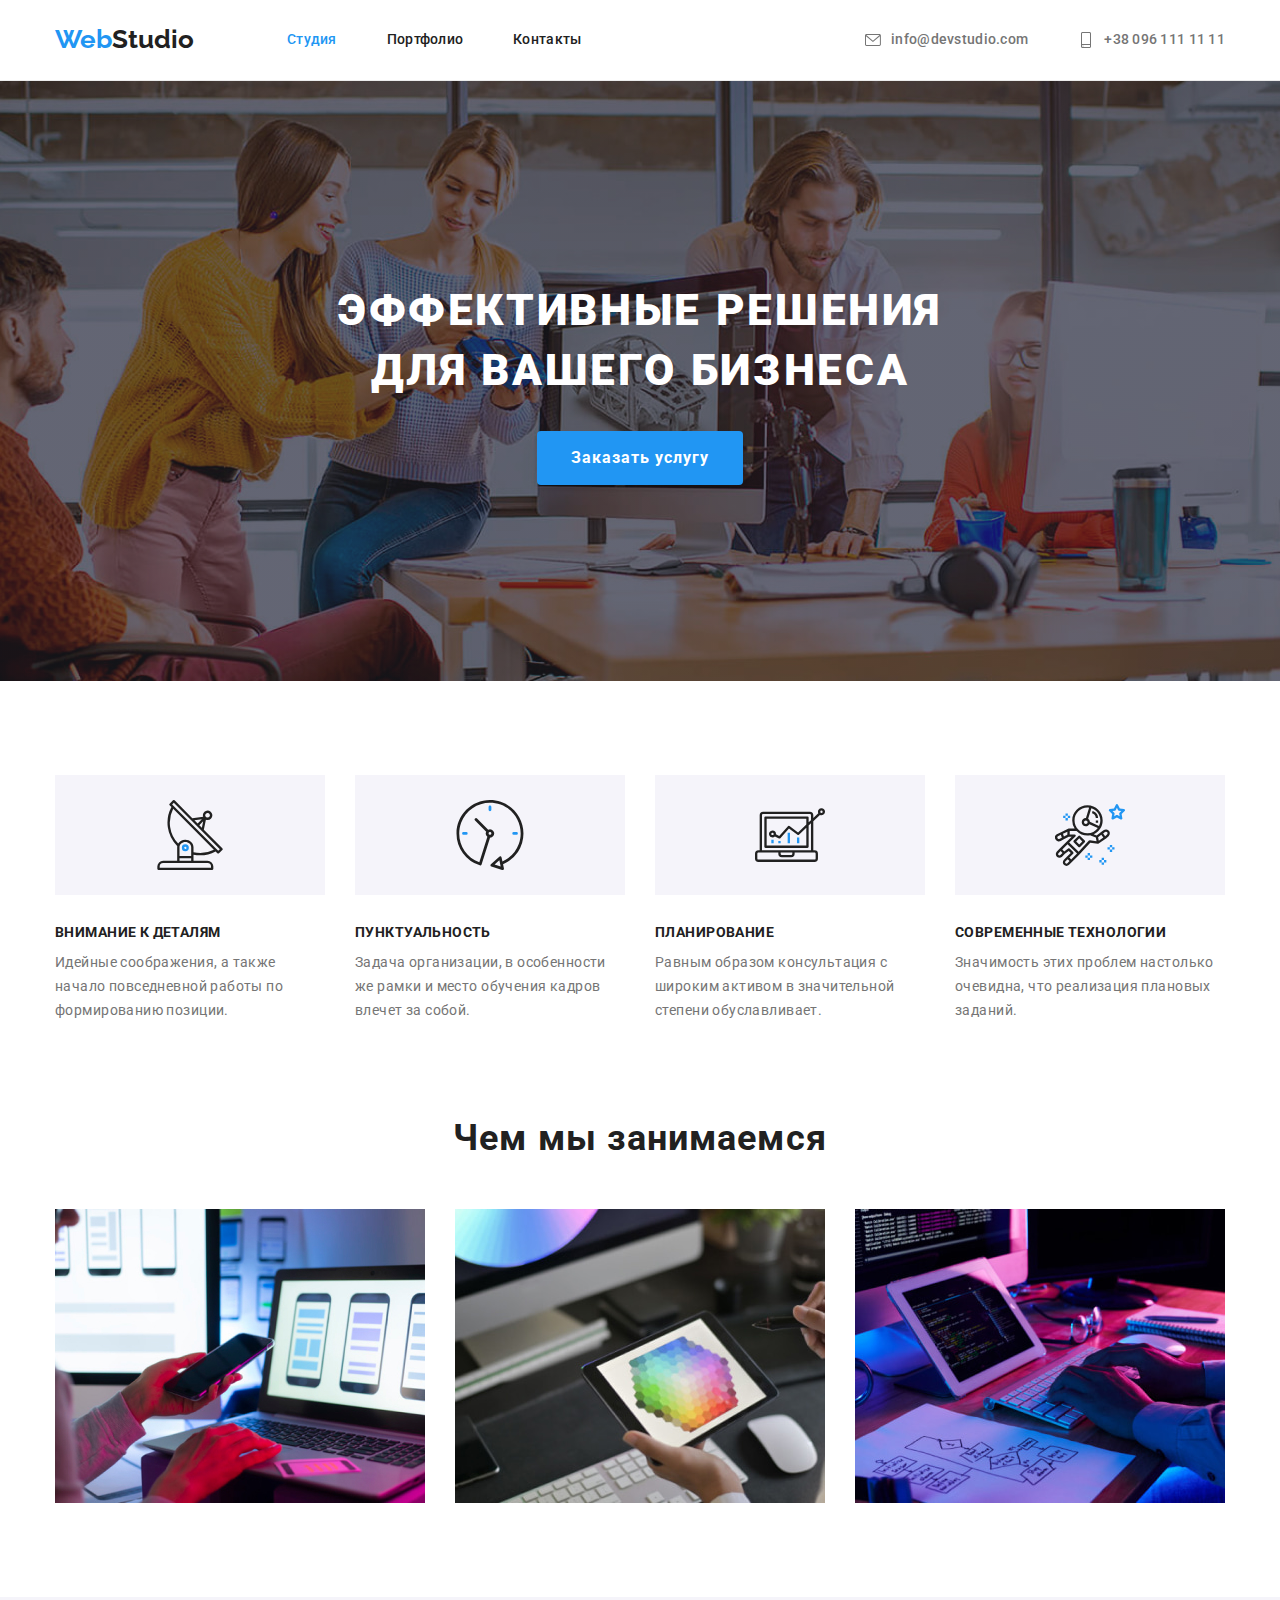
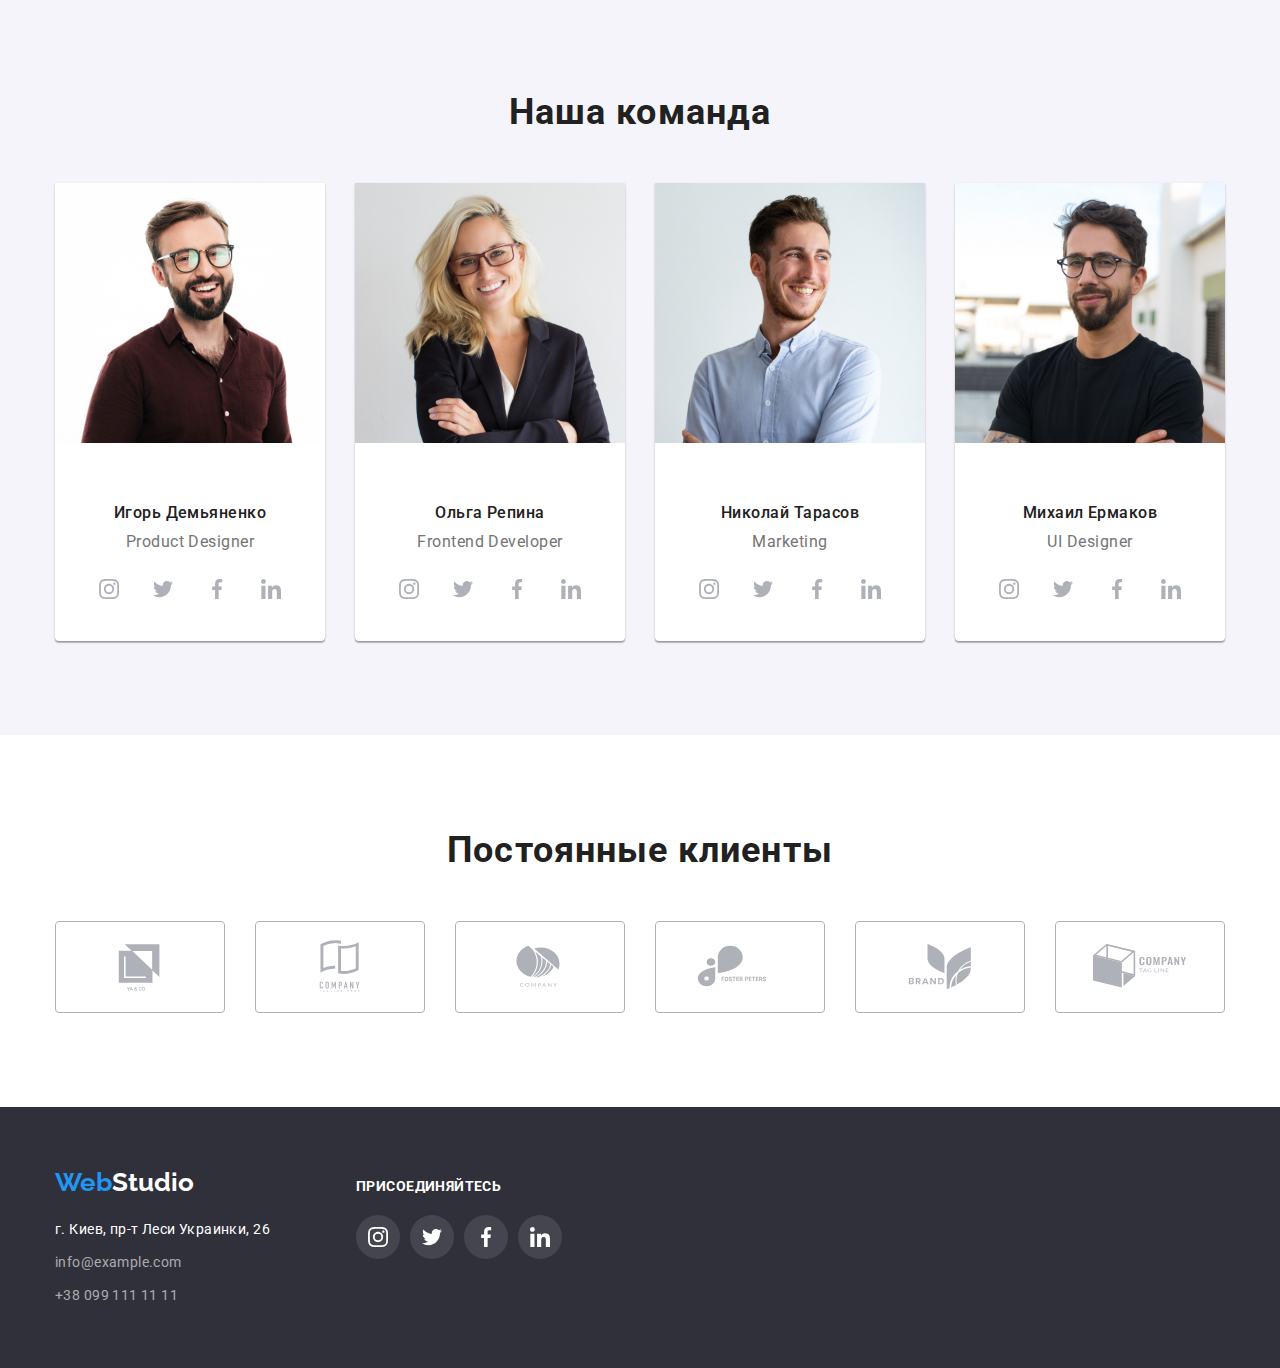
==== commit f827b730: "corrected comments from the mentor" ====
--- a/index.html
+++ b/index.html
@@ -27,17 +27,19 @@
     <ul class="header-contacts">
         <li class="header-contacts-item">
             <a class="link" href="mailto:info@devstudio.com">
-                <svg class="envelope-icon" width="16px" height="16px">
+                <svg class="header-contacts-icon" width="16px" height="16px">
                     <use href="./images/symbol-defs.svg#icon-envelope"></use>
                 </svg>
-                <span class="email">info@devstudio.com</span>
+                info@devstudio.com
             </a>
         </li>
         <li class="header-contacts-item">
             <a class="link" href="tel:+380961111111">
-                <svg class="smartphone-icon" width="16px" height="16px">
+                <svg class="header-contacts-icon" width="16px" height="16px">
                     <use href="./images/symbol-defs.svg#icon-smartphone"></use>
-                </svg>+38 096 111 11 11</a>
+                </svg>
+                +38 096 111 11 11
+            </a>
         </li>
     </ul>
     </div>
@@ -62,7 +64,7 @@
                 <li class="features-item">
                     <div class="features-thumb">
                         <svg class="icon-features" width="70px" height="70px">
-                            <use href="./images/symbol-defs.svg#icon-antenna-1"></use>
+                            <use href="./images/symbol-defs.svg#icon-antenna"></use>
                         </svg>
                     </div>
                     <h3 class="third-index-title">Внимание к деталям</h3>
@@ -71,7 +73,7 @@
                 <li class="features-item">
                     <div class="features-thumb">
                         <svg class="icon-features" width="70px" height="70px">
-                            <use href="./images/symbol-defs.svg#icon-clock-1"></use>
+                            <use href="./images/symbol-defs.svg#icon-clock"></use>
                         </svg>
                     </div>
                     <h3 class="third-index-title">Пунктуальность</h3>
@@ -80,7 +82,7 @@
                 <li class="features-item">
                     <div class="features-thumb">
                         <svg class="icon-features" width="70px" height="70px">
-                            <use href="./images/symbol-defs.svg#icon-diagram-1"></use>
+                            <use href="./images/symbol-defs.svg#icon-diagram"></use>
                         </svg>
                     </div>
                     <h3 class="third-index-title">Планирование</h3>
@@ -89,7 +91,7 @@
                 <li class="features-item">
                     <div class="features-thumb">
                         <svg class="icon-features" width="70px" height="70px">
-                            <use href="./images/symbol-defs.svg#icon-astronaut-1"></use>
+                            <use href="./images/symbol-defs.svg#icon-astronaut"></use>
                         </svg>
                     </div>
                     <h3 class="third-index-title">Современные технологии</h3>
@@ -124,13 +126,14 @@
             <ul class="command-list">
                 <li class="command-item">
                     <img class="command-img" src="./images/our-command-1.jpg" alt="Мужчина с бородой и в очках" width="270" height="260" />
+                    <div class="command-list-thumb">
                     <h3 class="third-index-title">Игорь Демьяненко</h3>
                     <p class="command-text" lang="en">Product Designer</p>
                     <ul class="command-social-list">
                         <li>
                             <a class="command-link" href="" aria-label="Инстаграм">
                                 <svg class="command-icon" width="20px" height="20px">
-                                    <use href="./images/symbol-defs.svg#icon-instagram-2">    
+                                    <use href="./images/symbol-defs.svg#icon-instagram">    
                                     </use>
                                 </svg>
                             </a> 
@@ -138,7 +141,7 @@
                         <li>
                             <a class="command-link" href="" aria-label="Твиттер">
                                 <svg class="command-icon" width="20px" height="20px">
-                                    <use href="./images/symbol-defs.svg#icon-twitter-1">    
+                                    <use href="./images/symbol-defs.svg#icon-twitter">    
                                     </use>
                                 </svg>
                             </a>
@@ -146,7 +149,7 @@
                         <li>
                             <a class="command-link" href="" aria-label="Фейсбук">
                                 <svg class="command-icon" width="20px" height="20px">
-                                    <use href="./images/symbol-defs.svg#icon-facebook-1">    
+                                    <use href="./images/symbol-defs.svg#icon-facebook">    
                                     </use>
                                 </svg>
                             </a>
@@ -154,22 +157,24 @@
                         <li>
                             <a class="command-link" href="" aria-label="Линкедин">
                                 <svg class="command-icon" width="20px" height="20px">
-                                    <use href="./images/symbol-defs.svg#icon-linkedin-1">    
+                                    <use href="./images/symbol-defs.svg#icon-linkedin">    
                                     </use>
                                 </svg>
                             </a>
                         </li>
                     </ul>
+                    </div>
                 </li>
                 <li class="command-item">
                     <img class="command-img" src="./images/our-command-2.jpg" alt="Белокурая женщина в очках" width="270" height="260" />
-                    <h3 class="third-index-title">Ольга Репина</h3>
+                    <div class="command-list-thumb">
+                        <h3 class="third-index-title">Ольга Репина</h3>
                     <p class="command-text" lang="en">Frontend Developer</p>
                     <ul class="command-social-list">
                         <li>
                             <a class="command-link" href="" aria-label="Инстаграм">
                                 <svg class="command-icon" width="20px" height="20px">
-                                    <use href="./images/symbol-defs.svg#icon-instagram-2">    
+                                    <use href="./images/symbol-defs.svg#icon-instagram">    
                                     </use>
                                 </svg>
                             </a>
@@ -177,7 +182,7 @@
                         <li>
                             <a class="command-link" href="" aria-label="Твиттер">
                                 <svg class="command-icon" width="20px" height="20px">
-                                    <use href="./images/symbol-defs.svg#icon-twitter-1">    
+                                    <use href="./images/symbol-defs.svg#icon-twitter">    
                                     </use>
                                 </svg>
                             </a>
@@ -185,7 +190,7 @@
                         <li>
                             <a class="command-link" href="" aria-label="Фейсбук">
                                 <svg class="command-icon" width="20px" height="20px">
-                                    <use href="./images/symbol-defs.svg#icon-facebook-1">    
+                                    <use href="./images/symbol-defs.svg#icon-facebook">    
                                     </use>
                                 </svg>
                             </a>
@@ -193,22 +198,24 @@
                         <li>
                             <a class="command-link" href="" aria-label="Линкедин">
                                 <svg class="command-icon" width="20px" height="20px">
-                                    <use href="./images/symbol-defs.svg#icon-linkedin-1">    
+                                    <use href="./images/symbol-defs.svg#icon-linkedin">    
                                     </use>
                                 </svg>
                             </a>
                         </li>
                     </ul>
+                    </div>
                 </li>
                 <li class="command-item">
                     <img class="command-img" src="./images/our-command-3.jpg" alt="Улыбающийся мужчина в голубой рубашке" width="270" height="260" />
+                    <div class="command-list-thumb">
                     <h3 class="third-index-title">Николай Тарасов</h3>
                     <p class="command-text" lang="en">Marketing</p>
                     <ul class="command-social-list">
                         <li>
                             <a class="command-link" href="" aria-label="Инстаграм">
                                 <svg class="command-icon" width="20px" height="20px">
-                                    <use href="./images/symbol-defs.svg#icon-instagram-2">    
+                                    <use href="./images/symbol-defs.svg#icon-instagram">    
                                     </use>
                                 </svg>
                             </a>
@@ -216,7 +223,7 @@
                         <li>
                             <a class="command-link" href="" aria-label="Твиттер">
                                 <svg class="command-icon" width="20px" height="20px">
-                                    <use href="./images/symbol-defs.svg#icon-twitter-1">    
+                                    <use href="./images/symbol-defs.svg#icon-twitter">    
                                     </use>
                                 </svg>
                             </a>
@@ -224,7 +231,7 @@
                         <li>
                             <a class="command-link" href="" aria-label="Фейсбук">
                                 <svg class="command-icon" width="20px" height="20px">
-                                    <use href="./images/symbol-defs.svg#icon-facebook-1">    
+                                    <use href="./images/symbol-defs.svg#icon-facebook">    
                                     </use>
                                 </svg>
                             </a>
@@ -232,22 +239,24 @@
                         <li>
                             <a class="command-link" href="" aria-label="Линкедин">
                                 <svg class="command-icon" width="20px" height="20px">
-                                    <use href="./images/symbol-defs.svg#icon-linkedin-1">    
+                                    <use href="./images/symbol-defs.svg#icon-linkedin">    
                                     </use>
                                 </svg>
                             </a>
                         </li>
                     </ul>
+                    </div>
                 </li>
                 <li class="command-item">
                     <img class="command-img" src="./images/our-command-4.jpg" alt="Мужчина в очках и черной футболке" width="270" height="260" />
+                    <div class="command-list-thumb">
                     <h3 class="third-index-title">Михаил Ермаков</h3>
                     <p class="command-text" lang="en">UI Designer</p>
                     <ul class="command-social-list">
                         <li>
                             <a class="command-link" href="" aria-label="Инстаграм">
                                 <svg class="command-icon" width="20px" height="20px">
-                                    <use href="./images/symbol-defs.svg#icon-instagram-2">    
+                                    <use href="./images/symbol-defs.svg#icon-instagram">    
                                     </use>
                                 </svg> 
                             </a>
@@ -255,7 +264,7 @@
                         <li>
                             <a class="command-link" href="" aria-label="Твиттер">
                                 <svg class="command-icon" width="20px" height="20px">
-                                    <use href="./images/symbol-defs.svg#icon-twitter-1">    
+                                    <use href="./images/symbol-defs.svg#icon-twitter">    
                                     </use>
                                 </svg>
                             </a>
@@ -263,7 +272,7 @@
                         <li>
                             <a class="command-link" href="" aria-label="Фейсбук">
                                 <svg class="command-icon" width="20px" height="20px">
-                                    <use href="./images/symbol-defs.svg#icon-facebook-1">    
+                                    <use href="./images/symbol-defs.svg#icon-facebook">    
                                     </use>
                                 </svg>
                             </a>
@@ -271,12 +280,13 @@
                         <li>
                             <a class="command-link" href="" aria-label="Линкедин">
                                 <svg class="command-icon" width="20px" height="20px">
-                                    <use href="./images/symbol-defs.svg#icon-linkedin-1">    
+                                    <use href="./images/symbol-defs.svg#icon-linkedin">    
                                     </use>
                                 </svg>
                             </a>
                         </li>
                     </ul>
+                    </div>
                 </li>
             </ul>
             </div>
@@ -290,7 +300,7 @@
                 <li class="clients-item">
                     <a class="clients-link" href="">
                     <div class="clients-thumb">
-                        <svg class="clients-icon" width="106px" height="106px">
+                        <svg class="clients-icon" width="106px" height="60px">
                             <use href="./images/symbol-defs.svg#icon-client1">    
                             </use>
                         </svg>
@@ -300,7 +310,7 @@
                 <li class="clients-item">
                     <a class="clients-link" href="">
                         <div class="clients-thumb">
-                            <svg class="clients-icon" width="106px" height="106px">
+                            <svg class="clients-icon" width="106px" height="60px">
                                 <use href="./images/symbol-defs.svg#icon-client2">    
                                 </use>
                             </svg>
@@ -310,7 +320,7 @@
                 <li class="clients-item">
                     <a class="clients-link" href="">
                         <div class="clients-thumb">
-                            <svg class="clients-icon" width="106px" height="106px">
+                            <svg class="clients-icon" width="106px" height="60px">
                                 <use href="./images/symbol-defs.svg#icon-client3">    
                                 </use>
                             </svg>
@@ -320,7 +330,7 @@
                 <li class="clients-item">
                     <a class="clients-link" href="">
                         <div class="clients-thumb">
-                            <svg class="clients-icon" width="106px" height="106px">
+                            <svg class="clients-icon" width="106px" height="60px">
                                 <use href="./images/symbol-defs.svg#icon-client4">    
                                 </use>
                             </svg>
@@ -372,28 +382,28 @@
                         <li class="footer-social-item">
                             <a class="footer-social-link" href="" aria-label="Инстаграм">
                                 <svg class="footer-social-icon" width="20px" height="20px">
-                                    <use href="./images/symbol-defs.svg#icon-instagram-2"></use>
+                                    <use href="./images/symbol-defs.svg#icon-instagram"></use>
                                 </svg>
                             </a>
                         </li>
                         <li  class="footer-social-item">
                             <a class="footer-social-link" href="" aria-label="Твиттер">
                                 <svg class="footer-social-icon" width="20px" height="20px">
-                                    <use href="./images/symbol-defs.svg#icon-twitter-1"></use>
+                                    <use href="./images/symbol-defs.svg#icon-twitter"></use>
                                 </svg>
                             </a>
                         </li>
                         <li  class="footer-social-item">
                             <a class="footer-social-link" href="" aria-label="Фейсбук">
                                 <svg class="footer-social-icon" width="20px" height="20px">
-                                    <use href="./images/symbol-defs.svg#icon-facebook-1"></use>
+                                    <use href="./images/symbol-defs.svg#icon-facebook"></use>
                                 </svg>
                             </a>
                         </li>
                         <li  class="footer-social-item">
                             <a class="footer-social-link" href="" aria-label="Линкедин">
                                 <svg class="footer-social-icon" width="20px" height="20px">
-                                    <use href="./images/symbol-defs.svg#icon-linkedin-1"></use>
+                                    <use href="./images/symbol-defs.svg#icon-linkedin"></use>
                                 </svg>
                             </a>
                         </li>
--- a/css/styles.css
+++ b/css/styles.css
@@ -133,28 +133,20 @@
   padding-top: 32px;
   padding-bottom: 32px;
  }
- .envelope-icon {
+ .header-contacts-icon {
     fill: var(--primary-text-color);
     margin-right: 10px;
  }
- .link:hover .envelope-icon,
- .link:focus .envelope-icon {
+ .link:hover .header-contacts-icon,
+ .link:focus .header-contacts-icon {
    fill: var(--accent-color)
  }
  .header-contacts-item .link {
    display: flex;
    align-items: center;
     }
- .smartphone-icon {
-   fill: var(--primary-text-color);
-   margin-right: 10px;
- }
- .link:hover .smartphone-icon,
- .link:focus .smartphone-icon {
-   fill: var(--accent-color)
- }
-
-/* Главная страница */
+ 
+ /* Главная страница */
 
 /* Герой */
 .hero {
@@ -308,6 +300,7 @@
   font-size: 16px;
   line-height: 1.19;
   letter-spacing: 0.03em;
+
   margin-bottom: 10px;
   text-align: center;
 }
@@ -318,13 +311,17 @@
   line-height: 1.19;
   letter-spacing: 0.03em;
   text-align: center;
+
+  margin-bottom: 16px;
+}
+.command-list-thumb {
+  padding: 30px 32px;
 }
 .command-social-list {
   display: flex;
   justify-content: space-between;
   align-content: center;
-  padding: 16px 32px 30px;
-}
+  }
 .command-link {
   display: flex;
   justify-content: center;
@@ -362,7 +359,7 @@
   width: 170px;
   height: 92px;
 
-  border: 1px solid #AFB1B8;
+  border: 1px solid var(--icon-color);
   border-radius: 4px;
 }
 .clients-icon {
@@ -371,6 +368,10 @@
 .clients-link:hover .clients-icon,
 .clients-link:focus .clients-icon {
   fill: var(--accent-color);
+}
+.clients-link:hover .clients-thumb,
+.clients-link:focus .clients-thumb {
+  border: 1px solid var(--accent-color);
 }
 
 /* Страница Портфолио */
@@ -420,8 +421,11 @@
 .project-item {
   background-color: var(--primary-bg-color);
 }
-.project-item:hover,
-.project-item:focus {
+.project-link {
+  display: block;
+}
+.project-link:hover,
+.project-link:focus {
   box-shadow: 0px 1px 1px rgba(0, 0, 0, 0.12), 0px 4px 4px rgba(0, 0, 0, 0.06), 1px 4px 6px rgba(0, 0, 0, 0.16);
 }
 .project-item-footer {
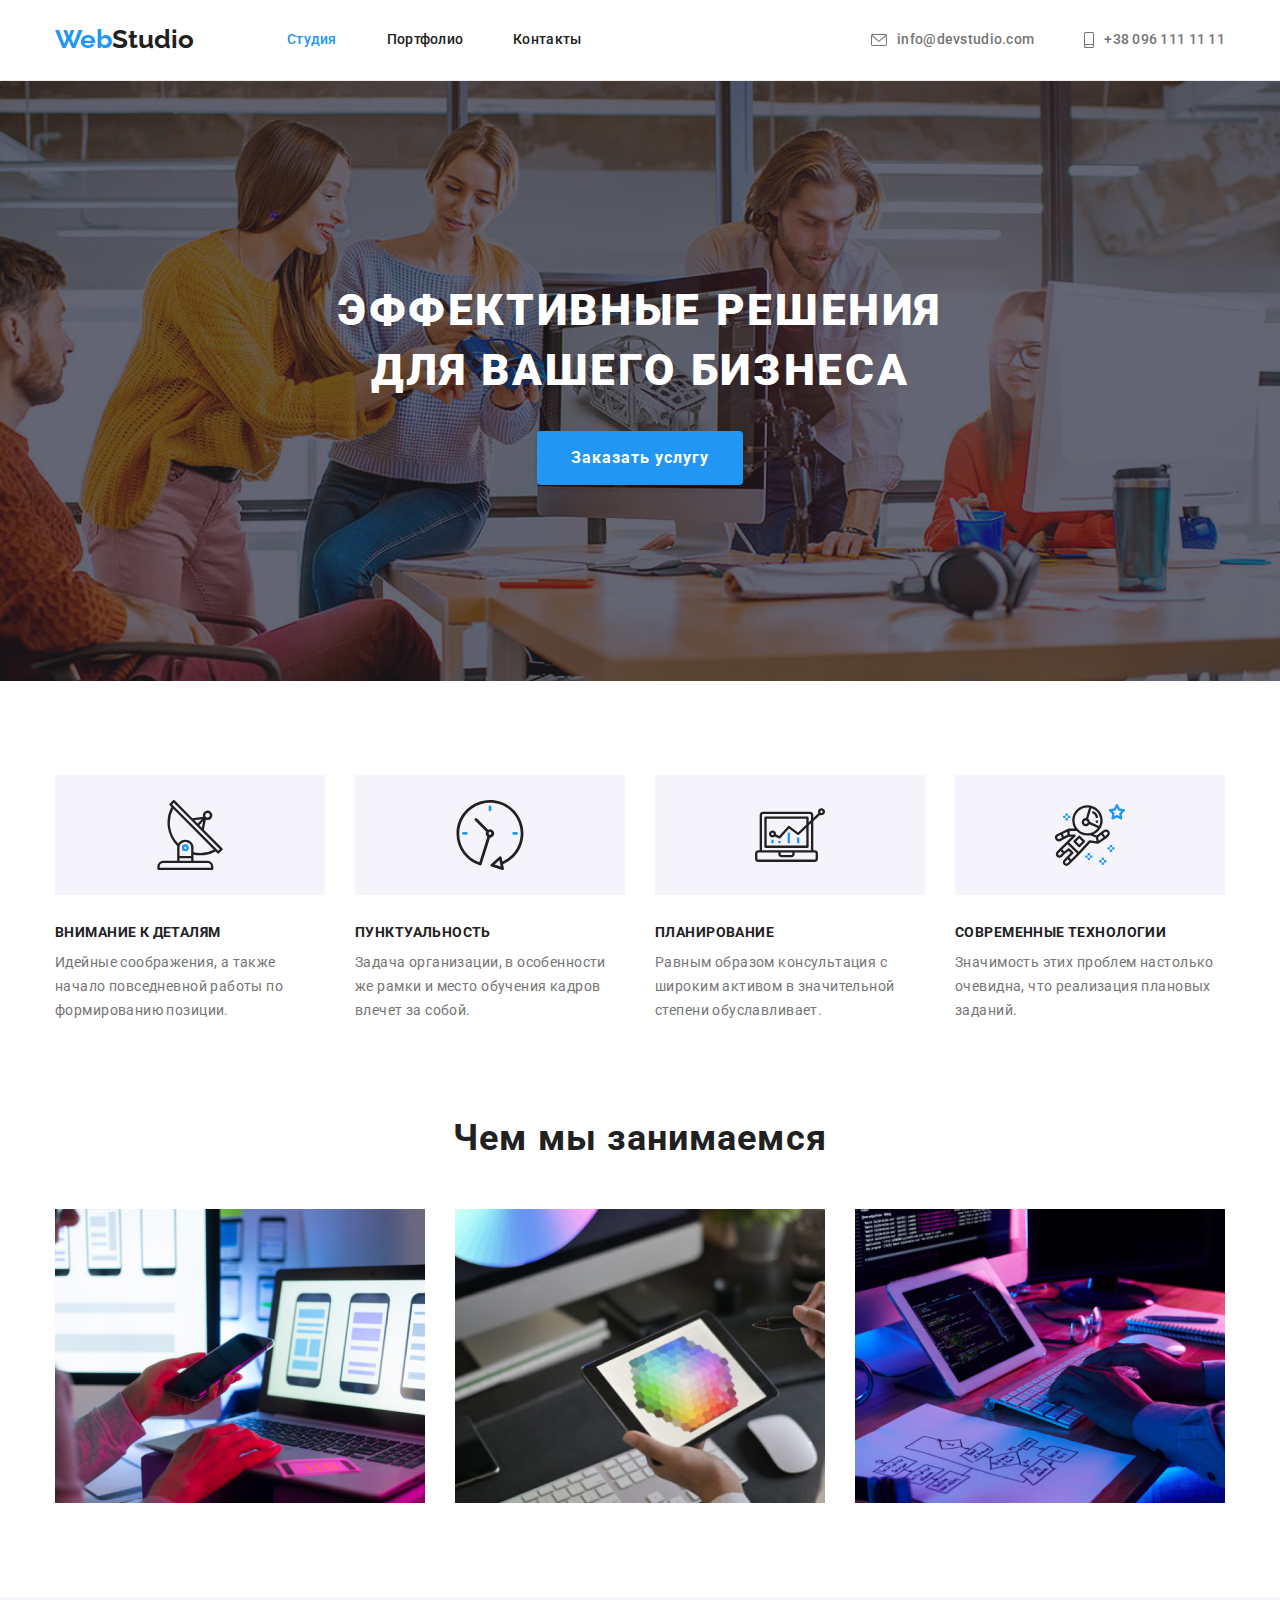
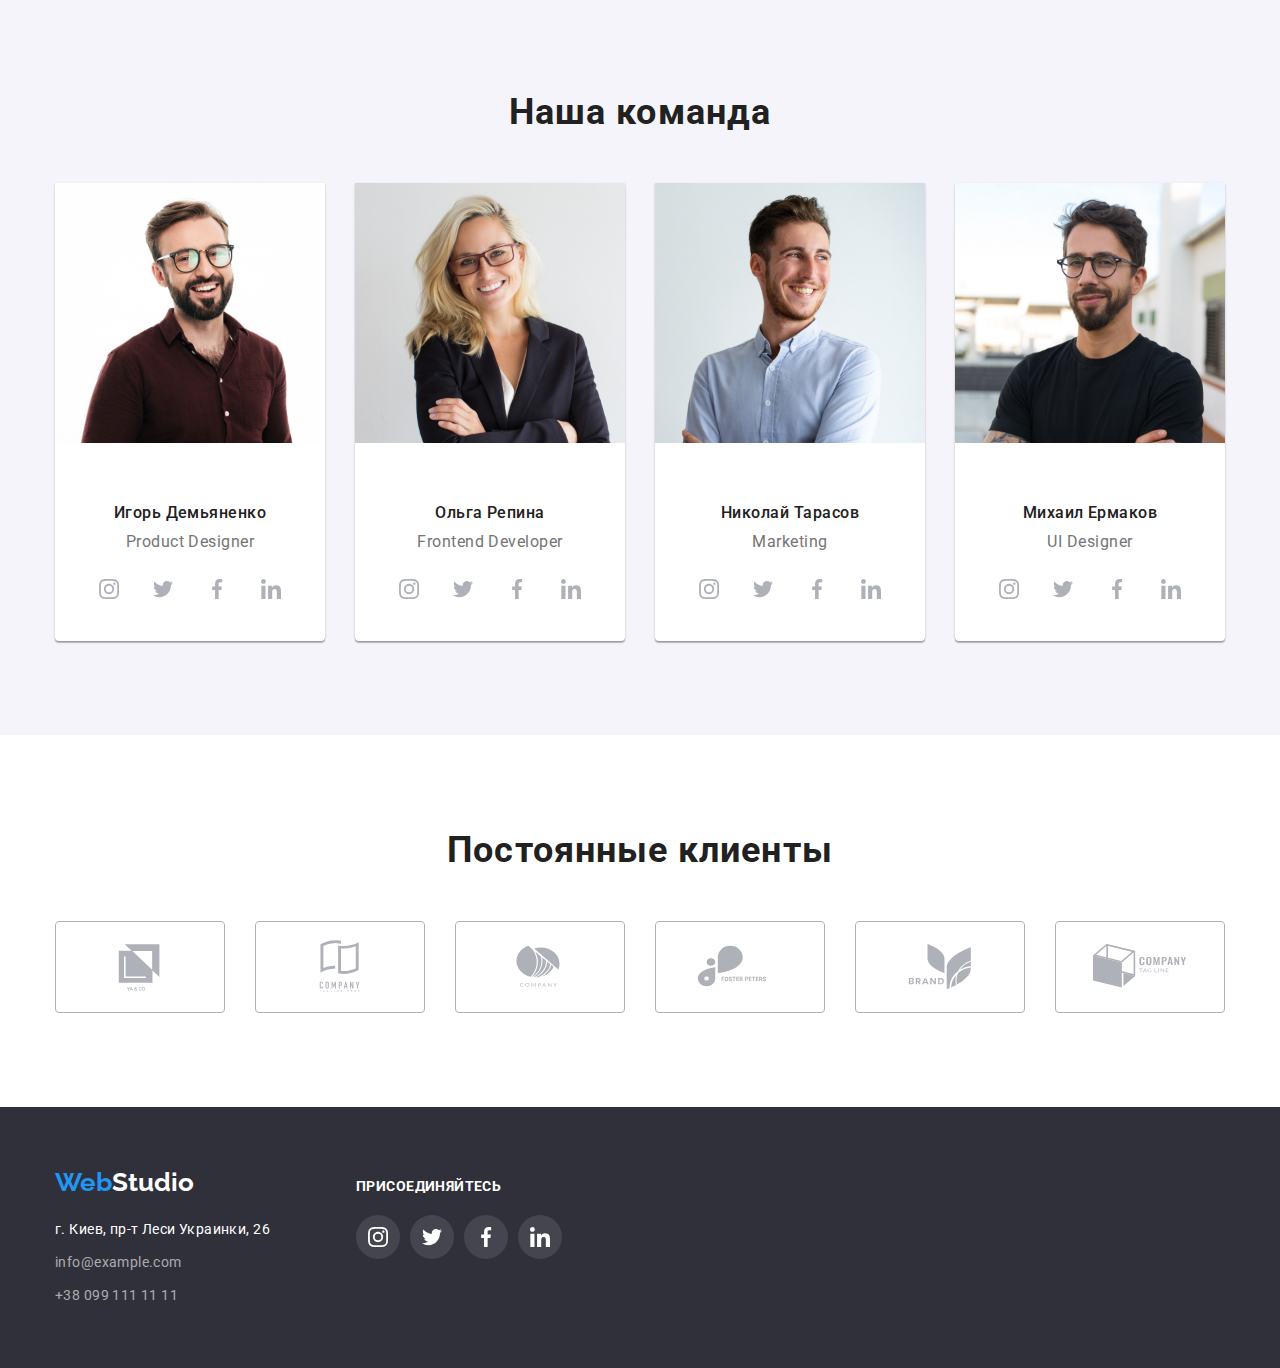
==== commit 7ce917c3: "change icon's dimensions" ====
--- a/index.html
+++ b/index.html
@@ -27,7 +27,7 @@
     <ul class="header-contacts">
         <li class="header-contacts-item">
             <a class="link" href="mailto:info@devstudio.com">
-                <svg class="header-contacts-icon" width="16px" height="16px">
+                <svg class="header-contacts-icon" width="16px" height="12px">
                     <use href="./images/symbol-defs.svg#icon-envelope"></use>
                 </svg>
                 info@devstudio.com
@@ -35,7 +35,7 @@
         </li>
         <li class="header-contacts-item">
             <a class="link" href="tel:+380961111111">
-                <svg class="header-contacts-icon" width="16px" height="16px">
+                <svg class="header-contacts-icon" width="10px" height="16px">
                     <use href="./images/symbol-defs.svg#icon-smartphone"></use>
                 </svg>
                 +38 096 111 11 11
